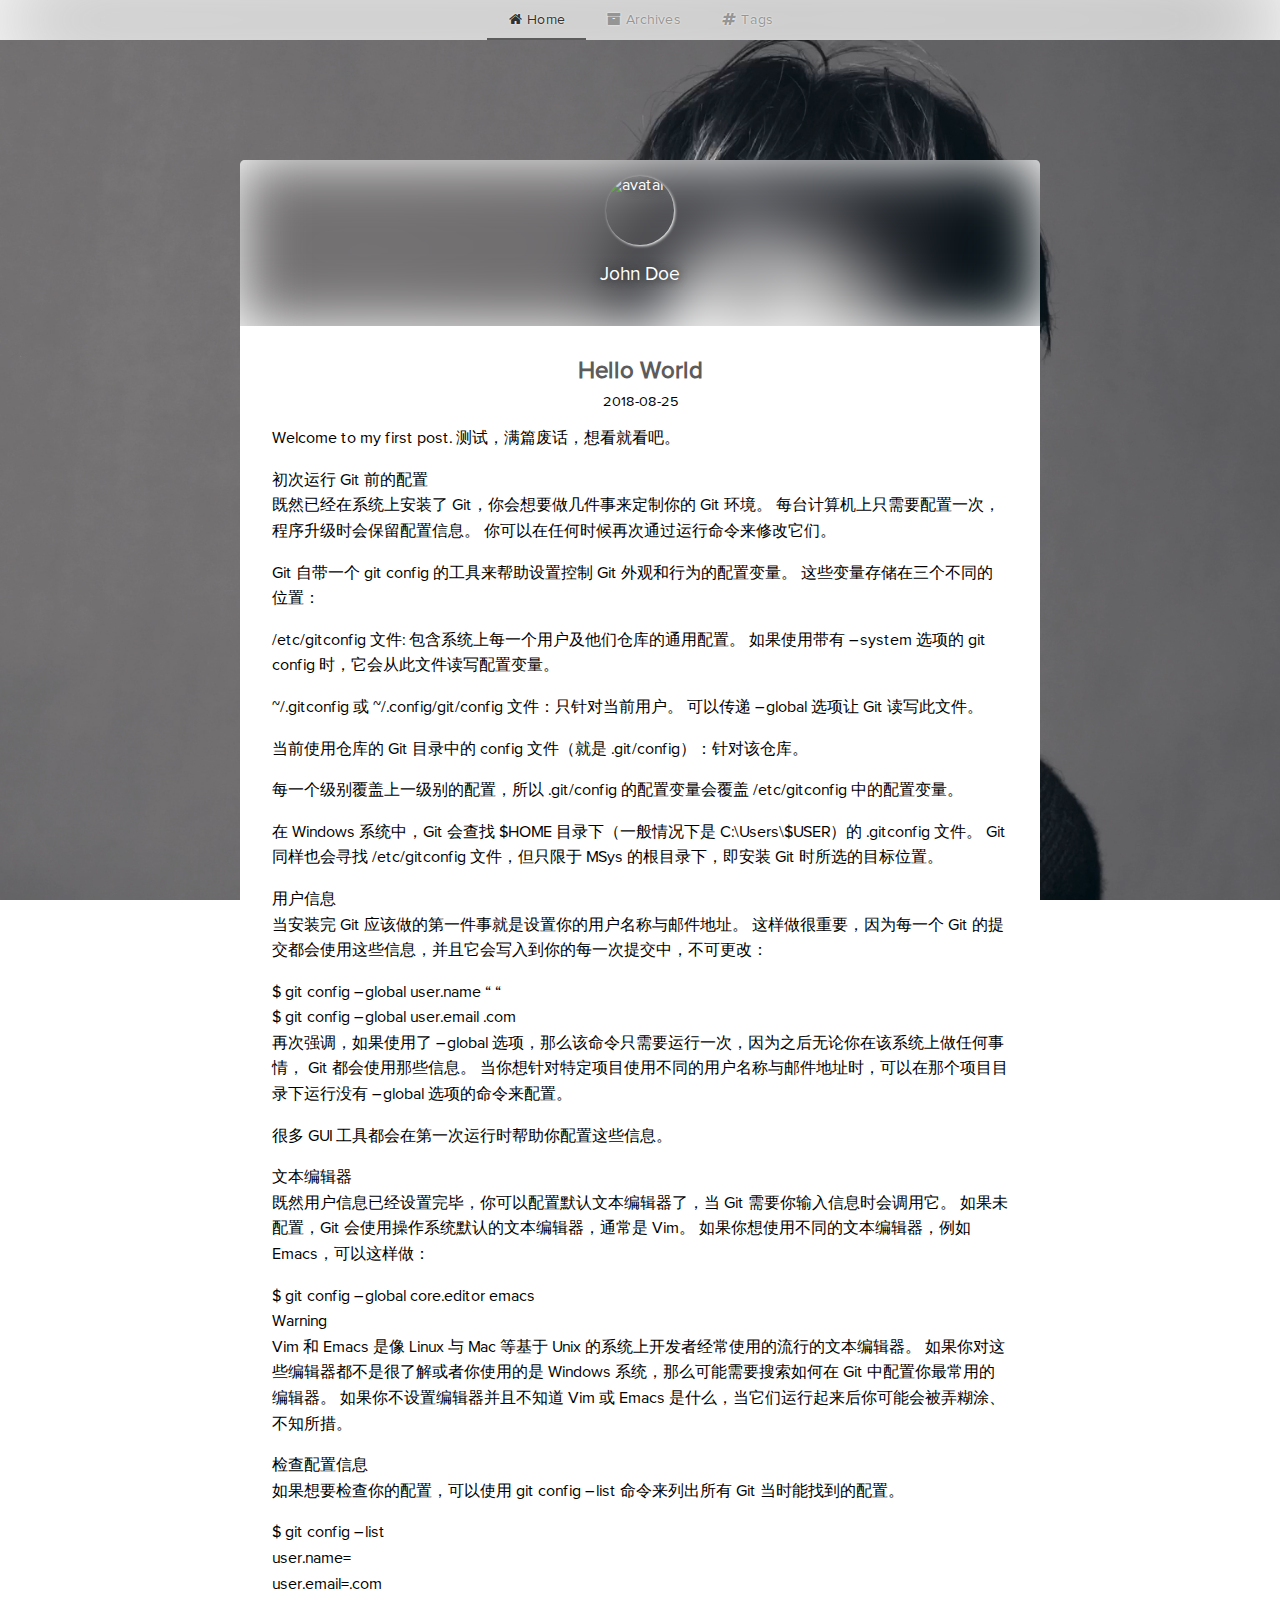
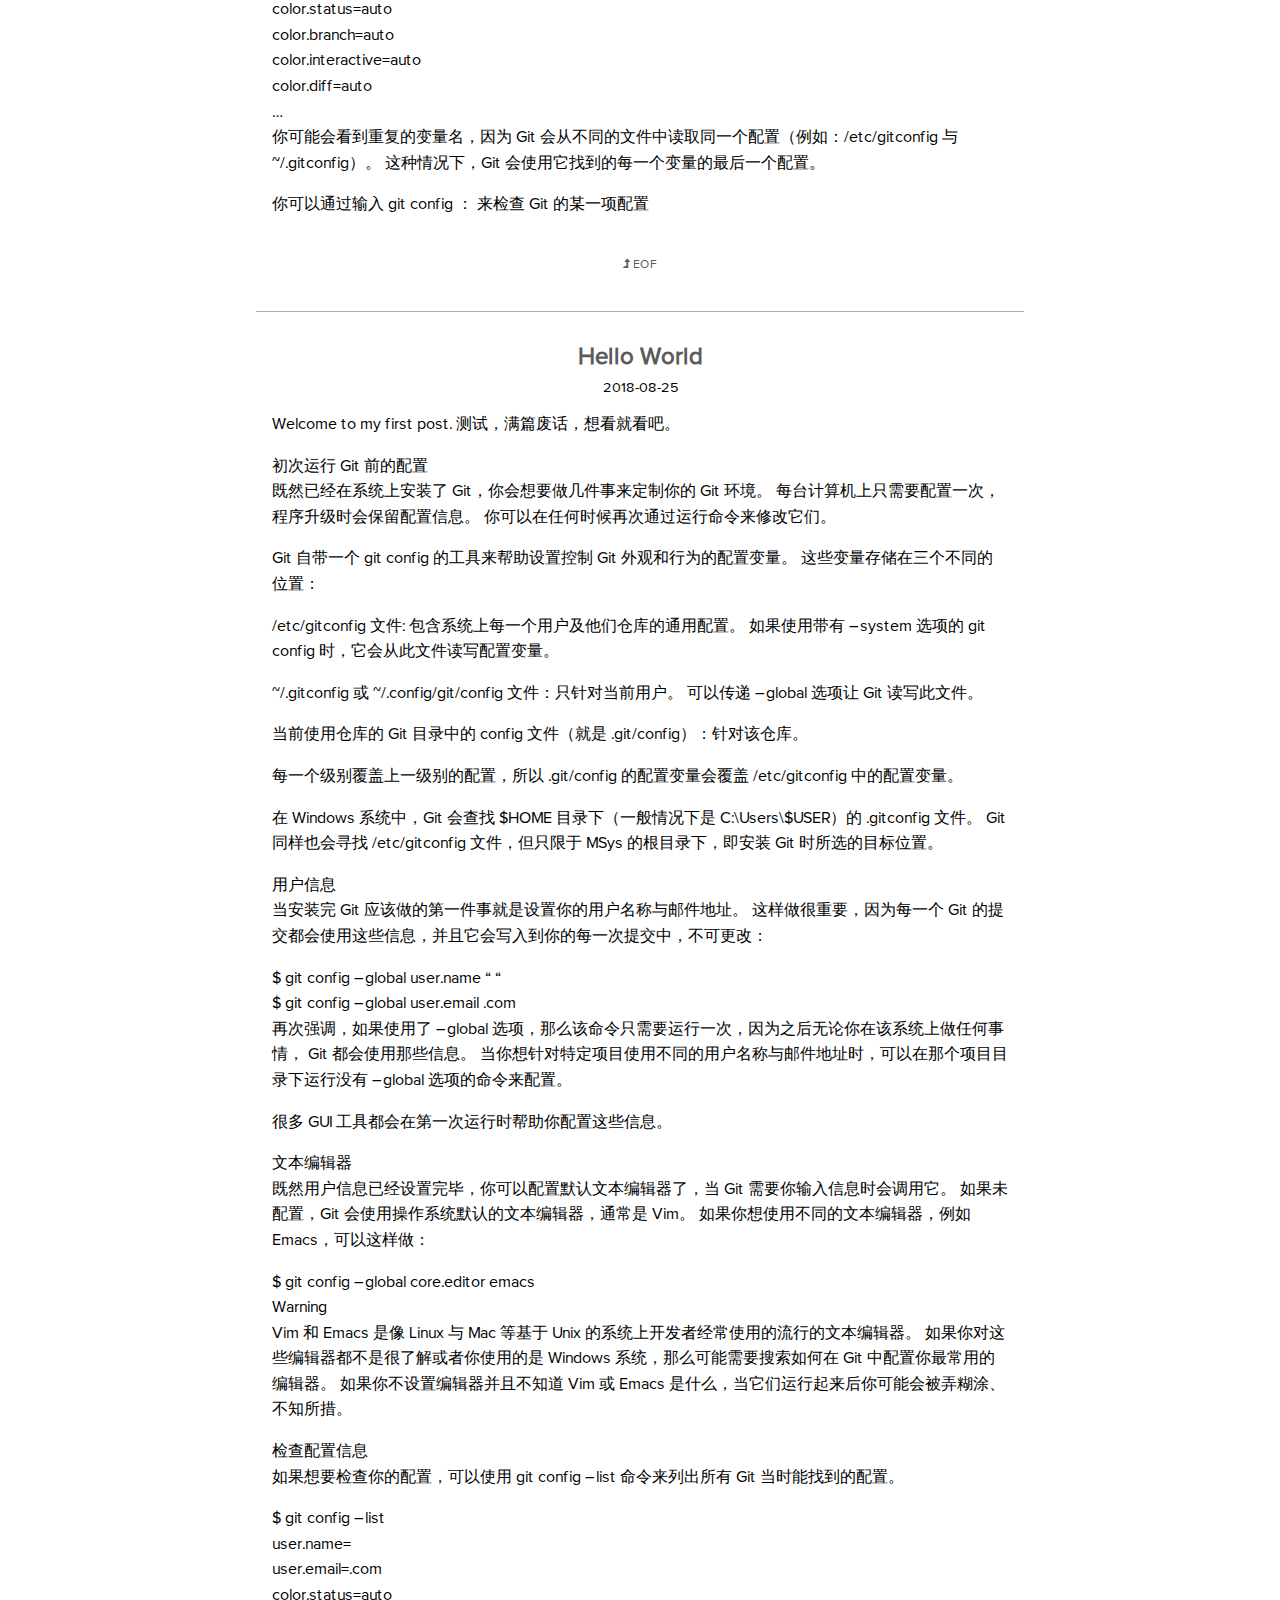
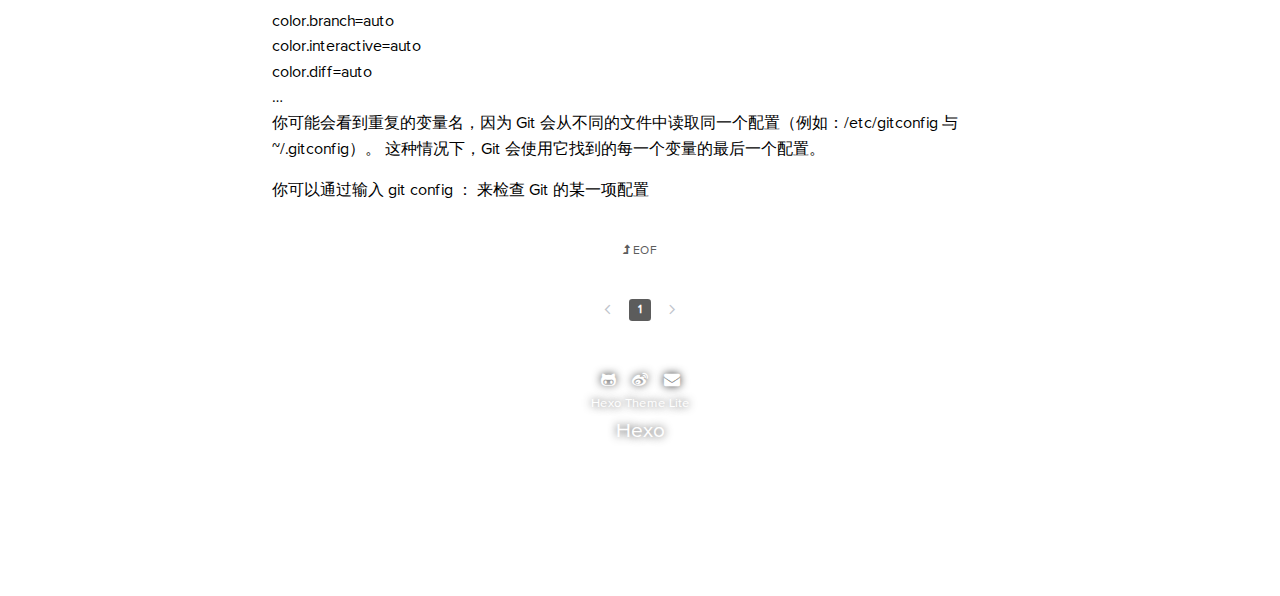
==== about/index.html @ 54b4a5de "Site updated: 2018-08-26 01:24:04" ====
<!doctype html><html lang=en><head><meta charset=UTF-8><meta name=viewport content="width=device-width,user-scalable=no,initial-scale=1,maximum-scale=1,minimum-scale=1"><meta http-equiv=X-UA-Compatible content="ie=edge"><link rel="shortcut icon" href=/static/favicon.ico><title>Hexo</title><link href=/static/css/app.c64eadfc8d3abfc9d85514dba4054813.css rel=stylesheet></head><body><div id=app></div><script type=text/javascript src=/static/js/manifest.992b63bf2abbf3194771.js></script><script type=text/javascript src=/static/js/vendor.e12dc8c9af1f7aa12436.js></script><script type=text/javascript src=/static/js/app.bc036f9167871d39aecf.js></script></body></html>
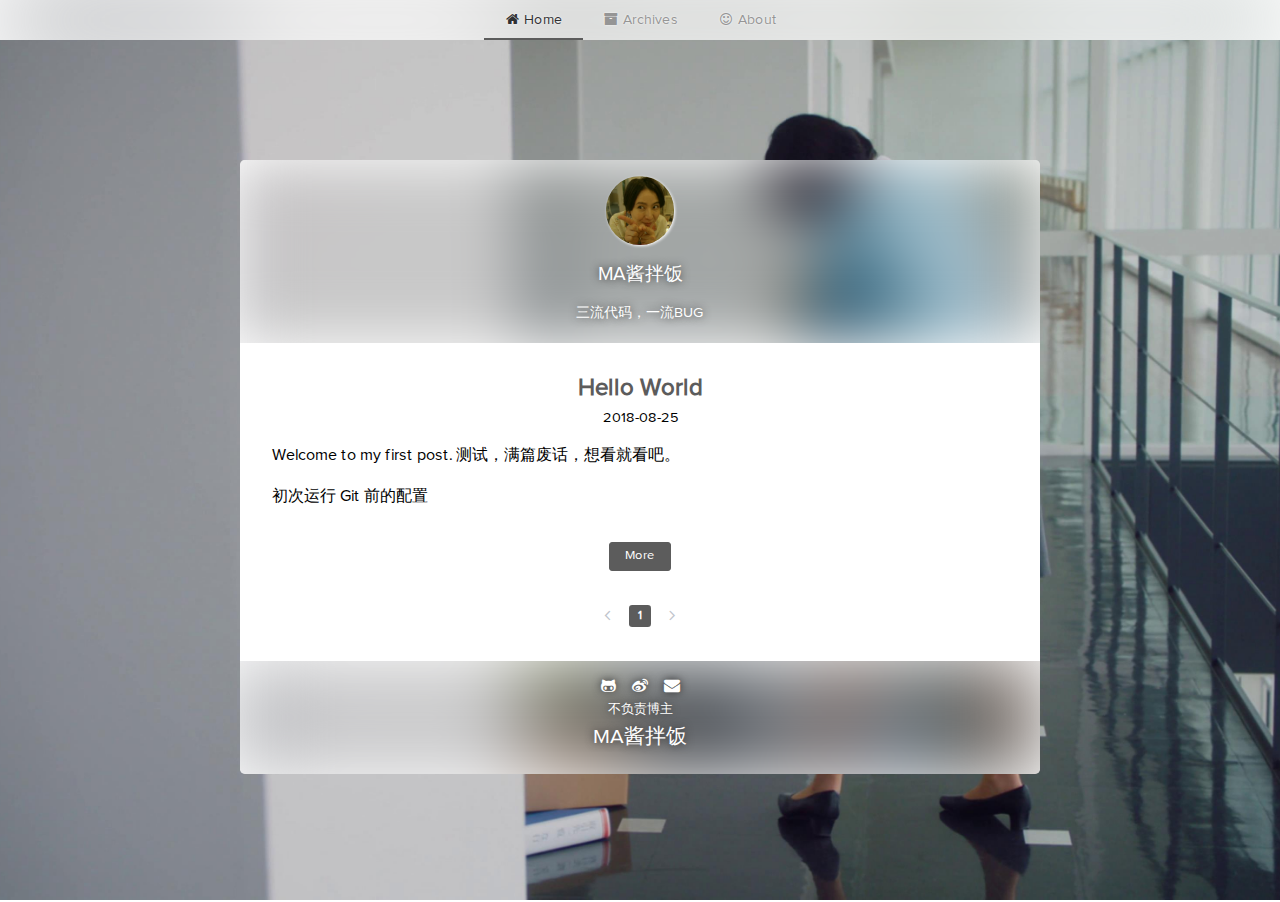
==== commit fc009c32: "Site updated: 2018-08-26 18:22:13" ====
--- a/about/index.html
+++ b/about/index.html
@@ -1 +1 @@
-<!doctype html><html lang=en><head><meta charset=UTF-8><meta name=viewport content="width=device-width,user-scalable=no,initial-scale=1,maximum-scale=1,minimum-scale=1"><meta http-equiv=X-UA-Compatible content="ie=edge"><link rel="shortcut icon" href=/static/favicon.ico><title>Hexo</title><link href=/static/css/app.c64eadfc8d3abfc9d85514dba4054813.css rel=stylesheet></head><body><div id=app></div><script type=text/javascript src=/static/js/manifest.992b63bf2abbf3194771.js></script><script type=text/javascript src=/static/js/vendor.e12dc8c9af1f7aa12436.js></script><script type=text/javascript src=/static/js/app.bc036f9167871d39aecf.js></script></body></html>+<!doctype html><html lang=en><head><meta charset=UTF-8><meta name=viewport content="width=device-width,user-scalable=no,initial-scale=1,maximum-scale=1,minimum-scale=1"><meta http-equiv=X-UA-Compatible content="ie=edge"><link rel="shortcut icon" href=/static/favicon.ico><title>MA酱拌饭</title><link href=/static/css/app.c64eadfc8d3abfc9d85514dba4054813.css rel=stylesheet></head><body><div id=app></div><script type=text/javascript src=/static/js/manifest.992b63bf2abbf3194771.js></script><script type=text/javascript src=/static/js/vendor.e12dc8c9af1f7aa12436.js></script><script type=text/javascript src=/static/js/app.bc036f9167871d39aecf.js></script></body></html>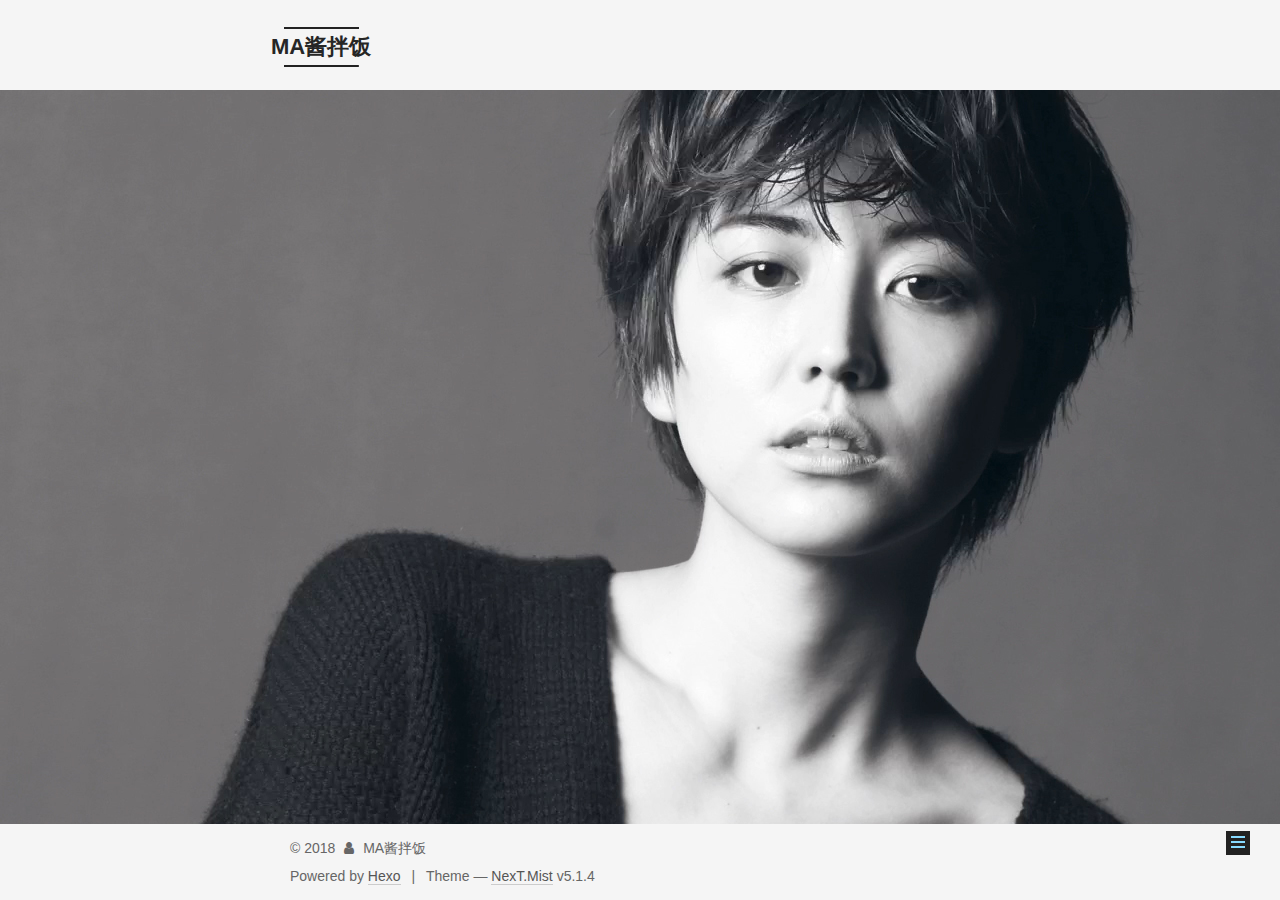
==== commit 130dcb99: "Site updated: 2018-08-26 22:28:32" ====
--- a/about/index.html
+++ b/about/index.html
@@ -1 +1,553 @@
-<!doctype html><html lang=en><head><meta charset=UTF-8><meta name=viewport content="width=device-width,user-scalable=no,initial-scale=1,maximum-scale=1,minimum-scale=1"><meta http-equiv=X-UA-Compatible content="ie=edge"><link rel="shortcut icon" href=/static/favicon.ico><title>MA酱拌饭</title><link href=/static/css/app.c64eadfc8d3abfc9d85514dba4054813.css rel=stylesheet></head><body><div id=app></div><script type=text/javascript src=/static/js/manifest.992b63bf2abbf3194771.js></script><script type=text/javascript src=/static/js/vendor.e12dc8c9af1f7aa12436.js></script><script type=text/javascript src=/static/js/app.bc036f9167871d39aecf.js></script></body></html>+<!DOCTYPE html>
+
+
+
+  
+
+
+<html class="theme-next mist use-motion" lang="">
+<head>
+  <meta charset="UTF-8"/>
+<meta http-equiv="X-UA-Compatible" content="IE=edge" />
+<meta name="viewport" content="width=device-width, initial-scale=1, maximum-scale=1"/>
+<meta name="theme-color" content="#222">
+
+
+
+
+
+
+
+
+
+<meta http-equiv="Cache-Control" content="no-transform" />
+<meta http-equiv="Cache-Control" content="no-siteapp" />
+
+
+
+
+
+
+
+
+
+
+
+
+
+
+
+
+  
+  
+  <link href="/lib/fancybox/source/jquery.fancybox.css?v=2.1.5" rel="stylesheet" type="text/css" />
+
+
+
+
+
+
+
+<link href="/lib/font-awesome/css/font-awesome.min.css?v=4.6.2" rel="stylesheet" type="text/css" />
+
+<link href="/css/main.css?v=5.1.4" rel="stylesheet" type="text/css" />
+
+
+  <link rel="apple-touch-icon" sizes="180x180" href="/images/apple-touch-icon-next.png?v=5.1.4">
+
+
+  <link rel="icon" type="image/png" sizes="32x32" href="/images/favicon-32x32-next.ico?v=5.1.4">
+
+
+  <link rel="icon" type="image/png" sizes="16x16" href="/images/favicon-16x16-next.ico?v=5.1.4">
+
+
+  <link rel="mask-icon" href="/images/logo.svg?v=5.1.4" color="#222">
+
+
+
+
+
+  <meta name="keywords" content="Hexo, NexT" />
+
+
+
+
+
+
+
+
+
+
+<meta name="description" content="四流前端，啥也不会；三流代码，复制粘贴；二流外设，砸锅卖铁；一流八哥，没人会改； 我    爱        长            泽                雅                    美">
+<meta property="og:type" content="website">
+<meta property="og:title" content="关于我">
+<meta property="og:url" content="http://yoursite.com/about/index.html">
+<meta property="og:site_name" content="MA酱拌饭">
+<meta property="og:description" content="四流前端，啥也不会；三流代码，复制粘贴；二流外设，砸锅卖铁；一流八哥，没人会改； 我    爱        长            泽                雅                    美">
+<meta property="og:locale" content="default">
+<meta property="og:updated_time" content="2018-08-26T14:27:54.988Z">
+<meta name="twitter:card" content="summary">
+<meta name="twitter:title" content="关于我">
+<meta name="twitter:description" content="四流前端，啥也不会；三流代码，复制粘贴；二流外设，砸锅卖铁；一流八哥，没人会改； 我    爱        长            泽                雅                    美">
+
+
+
+<script type="text/javascript" id="hexo.configurations">
+  var NexT = window.NexT || {};
+  var CONFIG = {
+    root: '/',
+    scheme: 'Mist',
+    version: '5.1.4',
+    sidebar: {"position":"left","display":"post","offset":12,"b2t":false,"scrollpercent":false,"onmobile":false},
+    fancybox: true,
+    tabs: true,
+    motion: {"enable":true,"async":false,"transition":{"post_block":"fadeIn","post_header":"slideDownIn","post_body":"slideDownIn","coll_header":"slideLeftIn","sidebar":"slideUpIn"}},
+    duoshuo: {
+      userId: '0',
+      author: 'Author'
+    },
+    algolia: {
+      applicationID: '',
+      apiKey: '',
+      indexName: '',
+      hits: {"per_page":10},
+      labels: {"input_placeholder":"Search for Posts","hits_empty":"We didn't find any results for the search: ${query}","hits_stats":"${hits} results found in ${time} ms"}
+    }
+  };
+</script>
+
+
+
+  <link rel="canonical" href="http://yoursite.com/about/"/>
+
+
+
+
+
+  <title>关于我 | MA酱拌饭</title>
+  
+
+
+
+
+
+
+
+
+</head>
+
+<body itemscope itemtype="http://schema.org/WebPage" lang="default">
+
+  
+  
+    
+  
+
+  <div class="container sidebar-position-left page-post-detail">
+    <div class="headband"></div>
+
+    <header id="header" class="header" itemscope itemtype="http://schema.org/WPHeader">
+      <div class="header-inner"><div class="site-brand-wrapper">
+  <div class="site-meta ">
+    
+
+    <div class="custom-logo-site-title">
+      <a href="/"  class="brand" rel="start">
+        <span class="logo-line-before"><i></i></span>
+        <span class="site-title">MA酱拌饭</span>
+        <span class="logo-line-after"><i></i></span>
+      </a>
+    </div>
+      
+        <p class="site-subtitle"></p>
+      
+  </div>
+
+  <div class="site-nav-toggle">
+    <button>
+      <span class="btn-bar"></span>
+      <span class="btn-bar"></span>
+      <span class="btn-bar"></span>
+    </button>
+  </div>
+</div>
+
+<nav class="site-nav">
+  
+
+  
+    <ul id="menu" class="menu">
+      
+        
+        <li class="menu-item menu-item-home">
+          <a href="/" rel="section">
+            
+              <i class="menu-item-icon fa fa-fw fa-home"></i> <br />
+            
+            Home
+          </a>
+        </li>
+      
+        
+        <li class="menu-item menu-item-about">
+          <a href="/about/" rel="section">
+            
+              <i class="menu-item-icon fa fa-fw fa-user"></i> <br />
+            
+            About
+          </a>
+        </li>
+      
+        
+        <li class="menu-item menu-item-archives">
+          <a href="/archives/" rel="section">
+            
+              <i class="menu-item-icon fa fa-fw fa-archive"></i> <br />
+            
+            Archives
+          </a>
+        </li>
+      
+
+      
+    </ul>
+  
+
+  
+</nav>
+
+
+
+ </div>
+    </header>
+
+    <main id="main" class="main">
+      <div class="main-inner">
+        <div class="content-wrap">
+          <div id="content" class="content">
+            
+
+  <div id="posts" class="posts-expand">
+    
+    
+    
+    <div class="post-block page">
+      <header class="post-header">
+
+	<h1 class="post-title" itemprop="name headline">关于我</h1>
+
+
+
+</header>
+
+      
+      
+      
+      <div class="post-body">
+        
+        
+          <p>四流前端，啥也不会；<br>三流代码，复制粘贴；<br>二流外设，砸锅卖铁；<br>一流八哥，没人会改；</p>
+<p>我<br>    爱<br>        长<br>            泽<br>                雅<br>                    美</p>
+
+        
+      </div>
+      
+      
+      
+    </div>
+    
+    
+    
+  </div>
+
+
+          </div>
+          
+
+
+          
+
+  
+
+
+
+        </div>
+        
+          
+  
+  <div class="sidebar-toggle">
+    <div class="sidebar-toggle-line-wrap">
+      <span class="sidebar-toggle-line sidebar-toggle-line-first"></span>
+      <span class="sidebar-toggle-line sidebar-toggle-line-middle"></span>
+      <span class="sidebar-toggle-line sidebar-toggle-line-last"></span>
+    </div>
+  </div>
+
+  <aside id="sidebar" class="sidebar">
+    
+    <div class="sidebar-inner">
+
+      
+
+      
+
+      <section class="site-overview-wrap sidebar-panel sidebar-panel-active">
+        <div class="site-overview">
+          <div class="site-author motion-element" itemprop="author" itemscope itemtype="http://schema.org/Person">
+            
+              <p class="site-author-name" itemprop="name">MA酱拌饭</p>
+              <p class="site-description motion-element" itemprop="description">三流代码，一流BUG</p>
+          </div>
+
+          <nav class="site-state motion-element">
+
+            
+              <div class="site-state-item site-state-posts">
+              
+                <a href="/archives/">
+              
+                  <span class="site-state-item-count">1</span>
+                  <span class="site-state-item-name">posts</span>
+                </a>
+              </div>
+            
+
+            
+
+            
+
+          </nav>
+
+          
+
+          
+            <div class="links-of-author motion-element">
+                
+                  <span class="links-of-author-item">
+                    <a href="https://github.com/sayitoDeng" target="_blank" title="GitHub">
+                      
+                        <i class="fa fa-fw fa-github"></i>GitHub</a>
+                  </span>
+                
+                  <span class="links-of-author-item">
+                    <a href="mailto:deng_baokang@hotmail.com" target="_blank" title="E-Mail">
+                      
+                        <i class="fa fa-fw fa-envelope"></i>E-Mail</a>
+                  </span>
+                
+            </div>
+          
+
+          
+          
+
+          
+          
+
+          
+
+        </div>
+      </section>
+
+      
+
+      
+
+    </div>
+  </aside>
+
+
+        
+      </div>
+    </main>
+
+    <footer id="footer" class="footer">
+      <div class="footer-inner">
+        <div class="copyright">&copy; <span itemprop="copyrightYear">2018</span>
+  <span class="with-love">
+    <i class="fa fa-user"></i>
+  </span>
+  <span class="author" itemprop="copyrightHolder">MA酱拌饭</span>
+
+  
+</div>
+
+
+  <div class="powered-by">Powered by <a class="theme-link" target="_blank" href="https://hexo.io">Hexo</a></div>
+
+
+
+  <span class="post-meta-divider">|</span>
+
+
+
+  <div class="theme-info">Theme &mdash; <a class="theme-link" target="_blank" href="https://github.com/iissnan/hexo-theme-next">NexT.Mist</a> v5.1.4</div>
+
+
+
+
+        
+
+
+
+
+
+
+
+        
+      </div>
+    </footer>
+
+    
+      <div class="back-to-top">
+        <i class="fa fa-arrow-up"></i>
+        
+      </div>
+    
+
+    
+
+  </div>
+
+  
+
+<script type="text/javascript">
+  if (Object.prototype.toString.call(window.Promise) !== '[object Function]') {
+    window.Promise = null;
+  }
+</script>
+
+
+
+
+
+
+
+
+
+  
+
+
+
+
+
+
+
+
+
+
+
+
+  
+  
+    <script type="text/javascript" src="/lib/jquery/index.js?v=2.1.3"></script>
+  
+
+  
+  
+    <script type="text/javascript" src="/lib/fastclick/lib/fastclick.min.js?v=1.0.6"></script>
+  
+
+  
+  
+    <script type="text/javascript" src="/lib/jquery_lazyload/jquery.lazyload.js?v=1.9.7"></script>
+  
+
+  
+  
+    <script type="text/javascript" src="/lib/velocity/velocity.min.js?v=1.2.1"></script>
+  
+
+  
+  
+    <script type="text/javascript" src="/lib/velocity/velocity.ui.min.js?v=1.2.1"></script>
+  
+
+  
+  
+    <script type="text/javascript" src="/lib/fancybox/source/jquery.fancybox.pack.js?v=2.1.5"></script>
+  
+
+
+  
+
+
+  <script type="text/javascript" src="/js/src/utils.js?v=5.1.4"></script>
+
+  <script type="text/javascript" src="/js/src/motion.js?v=5.1.4"></script>
+
+
+
+  
+  
+
+  
+  <script type="text/javascript" src="/js/src/scrollspy.js?v=5.1.4"></script>
+<script type="text/javascript" src="/js/src/post-details.js?v=5.1.4"></script>
+
+
+
+  
+
+
+  <script type="text/javascript" src="/js/src/bootstrap.js?v=5.1.4"></script>
+
+
+
+  
+
+
+  
+
+
+
+
+	
+
+
+
+
+
+  
+
+
+
+
+
+  
+
+
+
+
+
+
+
+
+
+
+
+
+  
+
+
+
+
+
+  
+
+  
+
+  
+
+  
+  
+
+  
+
+  
+
+  
+
+</body>
+</html>
--- a/css/main.css
+++ b/css/main.css
@@ -0,0 +1,2913 @@
+/* normalize.css v3.0.2 | MIT License | git.io/normalize */
+html {
+  font-family: sans-serif; /* 1 */
+  -ms-text-size-adjust: 100%; /* 2 */
+  -webkit-text-size-adjust: 100%; /* 2 */
+}
+body {
+  margin: 0;
+}
+article,
+aside,
+details,
+figcaption,
+figure,
+footer,
+header,
+hgroup,
+main,
+menu,
+nav,
+section,
+summary {
+  display: block;
+}
+audio,
+canvas,
+progress,
+video {
+  display: inline-block; /* 1 */
+  vertical-align: baseline; /* 2 */
+}
+audio:not([controls]) {
+  display: none;
+  height: 0;
+}
+[hidden],
+template {
+  display: none;
+}
+a {
+  background-color: transparent;
+}
+a:active,
+a:hover {
+  outline: 0;
+}
+abbr[title] {
+  border-bottom: 1px dotted;
+}
+b,
+strong {
+  font-weight: bold;
+}
+dfn {
+  font-style: italic;
+}
+h1 {
+  font-size: 2em;
+  margin: 0.67em 0;
+}
+mark {
+  background: #ff0;
+  color: #000;
+}
+small {
+  font-size: 80%;
+}
+sub,
+sup {
+  font-size: 75%;
+  line-height: 0;
+  position: relative;
+  vertical-align: baseline;
+}
+sup {
+  top: -0.5em;
+}
+sub {
+  bottom: -0.25em;
+}
+img {
+  border: 0;
+}
+svg:not(:root) {
+  overflow: hidden;
+}
+figure {
+  margin: 1em 40px;
+}
+hr {
+  -moz-box-sizing: content-box;
+  box-sizing: content-box;
+  height: 0;
+}
+pre {
+  overflow: auto;
+}
+code,
+kbd,
+pre,
+samp {
+  font-family: monospace, monospace;
+  font-size: 1em;
+}
+button,
+input,
+optgroup,
+select,
+textarea {
+  color: inherit; /* 1 */
+  font: inherit; /* 2 */
+  margin: 0; /* 3 */
+}
+button {
+  overflow: visible;
+}
+button,
+select {
+  text-transform: none;
+}
+button,
+html input[type="button"],
+input[type="reset"],
+input[type="submit"] {
+  -webkit-appearance: button; /* 2 */
+  cursor: pointer; /* 3 */
+}
+button[disabled],
+html input[disabled] {
+  cursor: default;
+}
+button::-moz-focus-inner,
+input::-moz-focus-inner {
+  border: 0;
+  padding: 0;
+}
+input {
+  line-height: normal;
+}
+input[type="checkbox"],
+input[type="radio"] {
+  box-sizing: border-box; /* 1 */
+  padding: 0; /* 2 */
+}
+input[type="number"]::-webkit-inner-spin-button,
+input[type="number"]::-webkit-outer-spin-button {
+  height: auto;
+}
+input[type="search"] {
+  -webkit-appearance: textfield; /* 1 */
+  -moz-box-sizing: content-box;
+  -webkit-box-sizing: content-box; /* 2 */
+  box-sizing: content-box;
+}
+input[type="search"]::-webkit-search-cancel-button,
+input[type="search"]::-webkit-search-decoration {
+  -webkit-appearance: none;
+}
+fieldset {
+  border: 1px solid #c0c0c0;
+  margin: 0 2px;
+  padding: 0.35em 0.625em 0.75em;
+}
+legend {
+  border: 0; /* 1 */
+  padding: 0; /* 2 */
+}
+textarea {
+  overflow: auto;
+}
+optgroup {
+  font-weight: bold;
+}
+table {
+  border-collapse: collapse;
+  border-spacing: 0;
+}
+td,
+th {
+  padding: 0;
+}
+::selection {
+  background: #262a30;
+  color: #fff;
+}
+body {
+  position: relative;
+  font-family: 'Lato', "PingFang SC", "Microsoft YaHei", sans-serif;
+  font-size: 14px;
+  line-height: 2;
+  color: #555;
+  background: #fff;
+}
+@media (max-width: 767px) {
+  body {
+    padding-right: 0 !important;
+  }
+}
+@media (min-width: 768px) and (max-width: 991px) {
+  body {
+    padding-right: 0 !important;
+  }
+}
+@media (min-width: 1600px) {
+  body {
+    font-size: 16px;
+  }
+}
+h1,
+h2,
+h3,
+h4,
+h5,
+h6 {
+  margin: 0;
+  padding: 0;
+  font-weight: bold;
+  line-height: 1.5;
+  font-family: 'Lato', "PingFang SC", "Microsoft YaHei", sans-serif;
+}
+h2,
+h3,
+h4,
+h5,
+h6 {
+  margin: 20px 0 15px;
+}
+h1 {
+  font-size: 24px;
+}
+@media (max-width: 767px) {
+  h1 {
+    font-size: 20px;
+  }
+}
+h2 {
+  font-size: 22px;
+}
+@media (max-width: 767px) {
+  h2 {
+    font-size: 18px;
+  }
+}
+h3 {
+  font-size: 20px;
+}
+@media (max-width: 767px) {
+  h3 {
+    font-size: 16px;
+  }
+}
+h4 {
+  font-size: 18px;
+}
+@media (max-width: 767px) {
+  h4 {
+    font-size: 14px;
+  }
+}
+h5 {
+  font-size: 16px;
+}
+@media (max-width: 767px) {
+  h5 {
+    font-size: 12px;
+  }
+}
+h6 {
+  font-size: 14px;
+}
+@media (max-width: 767px) {
+  h6 {
+    font-size: 10px;
+  }
+}
+p {
+  margin: 0 0 20px 0;
+}
+a {
+  color: #555;
+  text-decoration: none;
+  outline: none;
+  border-bottom: 1px solid #999;
+  word-wrap: break-word;
+}
+a:hover {
+  color: #222;
+  border-bottom-color: #222;
+}
+blockquote {
+  margin: 0;
+  padding: 0;
+}
+img {
+  display: block;
+  margin: auto;
+  max-width: 100%;
+  height: auto;
+}
+hr {
+  margin: 40px 0;
+  height: 3px;
+  border: none;
+  background-color: #ddd;
+  background-image: repeating-linear-gradient(-45deg, #fff, #fff 4px, transparent 4px, transparent 8px);
+}
+blockquote {
+  padding: 0 15px;
+  color: #666;
+  border-left: 4px solid #ddd;
+}
+blockquote cite::before {
+  content: "-";
+  padding: 0 5px;
+}
+dt {
+  font-weight: 700;
+}
+dd {
+  margin: 0;
+  padding: 0;
+}
+kbd {
+  border: 1px solid #ccc;
+  border-radius: 0.2em;
+  box-shadow: 0.1em 0.1em 0.2em rgba(0,0,0,0.1);
+  background-color: #f9f9f9;
+  font-family: inherit;
+  background-image: -webkit-linear-gradient(top, #eee, #fff, #eee);
+  padding: 0.1em 0.3em;
+  white-space: nowrap;
+}
+.text-left {
+  text-align: left;
+}
+.text-center {
+  text-align: center;
+}
+.text-right {
+  text-align: right;
+}
+.text-justify {
+  text-align: justify;
+}
+.text-nowrap {
+  white-space: nowrap;
+}
+.text-lowercase {
+  text-transform: lowercase;
+}
+.text-uppercase {
+  text-transform: uppercase;
+}
+.text-capitalize {
+  text-transform: capitalize;
+}
+.center-block {
+  display: block;
+  margin-left: auto;
+  margin-right: auto;
+}
+.clearfix:before,
+.clearfix:after {
+  content: " ";
+  display: table;
+}
+.clearfix:after {
+  clear: both;
+}
+.pullquote {
+  width: 45%;
+}
+.pullquote.left {
+  float: left;
+  margin-left: 5px;
+  margin-right: 10px;
+}
+.pullquote.right {
+  float: right;
+  margin-left: 10px;
+  margin-right: 5px;
+}
+.affix.affix.affix {
+  position: fixed;
+}
+.translation {
+  margin-top: -20px;
+  font-size: 14px;
+  color: #999;
+}
+.scrollbar-measure {
+  width: 100px;
+  height: 100px;
+  overflow: scroll;
+  position: absolute;
+  top: -9999px;
+}
+.use-motion .motion-element {
+  opacity: 0;
+}
+table {
+  margin: 20px 0;
+  width: 100%;
+  border-collapse: collapse;
+  border-spacing: 0;
+  border: 1px solid #ddd;
+  font-size: 14px;
+  table-layout: fixed;
+  word-wrap: break-all;
+}
+table>tbody>tr:nth-of-type(odd) {
+  background-color: #f9f9f9;
+}
+table>tbody>tr:hover {
+  background-color: #f5f5f5;
+}
+caption,
+th,
+td {
+  padding: 8px;
+  text-align: left;
+  vertical-align: middle;
+  font-weight: normal;
+}
+th,
+td {
+  border-bottom: 3px solid #ddd;
+  border-right: 1px solid #eee;
+}
+th {
+  padding-bottom: 10px;
+  font-weight: 700;
+}
+td {
+  border-bottom-width: 1px;
+}
+html,
+body {
+  height: 100%;
+}
+.container {
+  position: relative;
+  min-height: 100%;
+}
+.header-inner {
+  margin: 0 auto;
+  padding: 100px 0 70px;
+  width: 700px;
+}
+@media (min-width: 1600px) {
+  .container .header-inner {
+    width: 900px;
+  }
+}
+.main {
+  padding-bottom: 150px;
+}
+.main-inner {
+  margin: 0 auto;
+  width: 700px;
+}
+@media (min-width: 1600px) {
+  .container .main-inner {
+    width: 900px;
+  }
+}
+.footer {
+  position: absolute;
+  left: 0;
+  bottom: 0;
+  width: 100%;
+  min-height: 50px;
+}
+.footer-inner {
+  box-sizing: border-box;
+  margin: 20px auto;
+  width: 700px;
+}
+@media (min-width: 1600px) {
+  .container .footer-inner {
+    width: 900px;
+  }
+}
+pre,
+.highlight {
+  overflow: auto;
+  margin: 20px 0;
+  padding: 0;
+  font-size: 13px;
+  color: #4d4d4c;
+  background: #f7f7f7;
+  line-height: 1.6;
+}
+pre,
+code {
+  font-family: consolas, Menlo, "PingFang SC", "Microsoft YaHei", monospace;
+}
+code {
+  padding: 2px 4px;
+  word-wrap: break-word;
+  color: #555;
+  background: #eee;
+  border-radius: 3px;
+  font-size: 13px;
+}
+pre {
+  padding: 10px;
+}
+pre code {
+  padding: 0;
+  color: #4d4d4c;
+  background: none;
+  text-shadow: none;
+}
+.highlight {
+  border-radius: 1px;
+}
+.highlight pre {
+  border: none;
+  margin: 0;
+  padding: 10px 0;
+}
+.highlight table {
+  margin: 0;
+  width: auto;
+  border: none;
+}
+.highlight td {
+  border: none;
+  padding: 0;
+}
+.highlight figcaption {
+  font-size: 1em;
+  color: #4d4d4c;
+  line-height: 1em;
+  margin-bottom: 1em;
+}
+.highlight figcaption:before,
+.highlight figcaption:after {
+  content: " ";
+  display: table;
+}
+.highlight figcaption:after {
+  clear: both;
+}
+.highlight figcaption a {
+  float: right;
+  color: #4d4d4c;
+}
+.highlight figcaption a:hover {
+  border-bottom-color: #4d4d4c;
+}
+.highlight .gutter pre {
+  padding-left: 10px;
+  padding-right: 10px;
+  color: #869194;
+  text-align: right;
+  background-color: #eff2f3;
+}
+.highlight .code pre {
+  width: 100%;
+  padding-left: 10px;
+  padding-right: 10px;
+  background-color: #f7f7f7;
+}
+.highlight .line {
+  height: 20px;
+}
+.gutter {
+  -webkit-user-select: none;
+  -moz-user-select: none;
+  -ms-user-select: none;
+  user-select: none;
+}
+.gist table {
+  width: auto;
+}
+.gist table td {
+  border: none;
+}
+pre .deletion {
+  background: #fdd;
+}
+pre .addition {
+  background: #dfd;
+}
+pre .meta {
+  color: #8959a8;
+}
+pre .comment {
+  color: #8e908c;
+}
+pre .variable,
+pre .attribute,
+pre .tag,
+pre .regexp,
+pre .ruby .constant,
+pre .xml .tag .title,
+pre .xml .pi,
+pre .xml .doctype,
+pre .html .doctype,
+pre .css .id,
+pre .css .class,
+pre .css .pseudo {
+  color: #c82829;
+}
+pre .number,
+pre .preprocessor,
+pre .built_in,
+pre .literal,
+pre .params,
+pre .constant,
+pre .command {
+  color: #f5871f;
+}
+pre .ruby .class .title,
+pre .css .rules .attribute,
+pre .string,
+pre .value,
+pre .inheritance,
+pre .header,
+pre .ruby .symbol,
+pre .xml .cdata,
+pre .special,
+pre .number,
+pre .formula {
+  color: #718c00;
+}
+pre .title,
+pre .css .hexcolor {
+  color: #3e999f;
+}
+pre .function,
+pre .python .decorator,
+pre .python .title,
+pre .ruby .function .title,
+pre .ruby .title .keyword,
+pre .perl .sub,
+pre .javascript .title,
+pre .coffeescript .title {
+  color: #4271ae;
+}
+pre .keyword,
+pre .javascript .function {
+  color: #8959a8;
+}
+.full-image.full-image.full-image.full-image {
+  border: none;
+  max-width: 100%;
+  width: auto;
+  margin: 20px auto 25px;
+}
+@media (min-width: 992px) {
+  .full-image.full-image.full-image.full-image {
+    max-width: none;
+    width: 110%;
+    margin: 25px -5%;
+  }
+}
+.blockquote-center,
+.page-home .post-type-quote blockquote,
+.page-post-detail .post-type-quote blockquote {
+  position: relative;
+  margin: 40px 0;
+  padding: 0;
+  border-left: none;
+  text-align: center;
+}
+.blockquote-center::before,
+.page-home .post-type-quote blockquote::before,
+.page-post-detail .post-type-quote blockquote::before,
+.blockquote-center::after,
+.page-home .post-type-quote blockquote::after,
+.page-post-detail .post-type-quote blockquote::after {
+  position: absolute;
+  content: ' ';
+  display: block;
+  width: 100%;
+  height: 24px;
+  opacity: 0.2;
+  background-repeat: no-repeat;
+  background-position: 0 -6px;
+  background-size: 22px 22px;
+}
+.blockquote-center::before,
+.page-home .post-type-quote blockquote::before,
+.page-post-detail .post-type-quote blockquote::before {
+  top: -20px;
+  background-image: url("../images/quote-l.svg");
+  border-top: 1px solid #ccc;
+}
+.blockquote-center::after,
+.page-home .post-type-quote blockquote::after,
+.page-post-detail .post-type-quote blockquote::after {
+  bottom: -20px;
+  background-image: url("../images/quote-r.svg");
+  border-bottom: 1px solid #ccc;
+  background-position: 100% 8px;
+}
+.blockquote-center p,
+.page-home .post-type-quote blockquote p,
+.page-post-detail .post-type-quote blockquote p,
+.blockquote-center div,
+.page-home .post-type-quote blockquote div,
+.page-post-detail .post-type-quote blockquote div {
+  text-align: center;
+}
+.post .post-body .group-picture img {
+  box-sizing: border-box;
+  padding: 0 3px;
+  border: none;
+}
+.post .group-picture-row {
+  overflow: hidden;
+  margin-top: 6px;
+}
+.post .group-picture-row:first-child {
+  margin-top: 0;
+}
+.post .group-picture-column {
+  float: left;
+}
+.page-post-detail .post-body .group-picture-column {
+  float: none;
+  margin-top: 10px;
+  width: auto !important;
+}
+.page-post-detail .post-body .group-picture-column img {
+  margin: 0 auto;
+}
+.page-archive .group-picture-container {
+  overflow: hidden;
+}
+.page-archive .group-picture-row {
+  float: left;
+}
+.page-archive .group-picture-row:first-child {
+  margin-top: 6px;
+}
+.page-archive .group-picture-column {
+  max-width: 150px;
+  max-height: 150px;
+}
+.post-body .note {
+  position: relative;
+  padding: 15px;
+  margin-bottom: 20px;
+  border: 1px solid #eee;
+  border-left-width: 5px;
+  border-radius: 3px;
+}
+.post-body .note h2,
+.post-body .note h3,
+.post-body .note h4,
+.post-body .note h5,
+.post-body .note h6 {
+  margin-top: 0;
+  margin-bottom: 0;
+  border-bottom: initial;
+  padding-top: 0 !important;
+}
+.post-body .note p:first-child,
+.post-body .note ul:first-child,
+.post-body .note ol:first-child,
+.post-body .note table:first-child,
+.post-body .note pre:first-child,
+.post-body .note blockquote:first-child {
+  margin-top: 0;
+}
+.post-body .note p:last-child,
+.post-body .note ul:last-child,
+.post-body .note ol:last-child,
+.post-body .note table:last-child,
+.post-body .note pre:last-child,
+.post-body .note blockquote:last-child {
+  margin-bottom: 0;
+}
+.post-body .note.default {
+  border-left-color: #777;
+}
+.post-body .note.default h2,
+.post-body .note.default h3,
+.post-body .note.default h4,
+.post-body .note.default h5,
+.post-body .note.default h6 {
+  color: #777;
+}
+.post-body .note.primary {
+  border-left-color: #6f42c1;
+}
+.post-body .note.primary h2,
+.post-body .note.primary h3,
+.post-body .note.primary h4,
+.post-body .note.primary h5,
+.post-body .note.primary h6 {
+  color: #6f42c1;
+}
+.post-body .note.info {
+  border-left-color: #428bca;
+}
+.post-body .note.info h2,
+.post-body .note.info h3,
+.post-body .note.info h4,
+.post-body .note.info h5,
+.post-body .note.info h6 {
+  color: #428bca;
+}
+.post-body .note.success {
+  border-left-color: #5cb85c;
+}
+.post-body .note.success h2,
+.post-body .note.success h3,
+.post-body .note.success h4,
+.post-body .note.success h5,
+.post-body .note.success h6 {
+  color: #5cb85c;
+}
+.post-body .note.warning {
+  border-left-color: #f0ad4e;
+}
+.post-body .note.warning h2,
+.post-body .note.warning h3,
+.post-body .note.warning h4,
+.post-body .note.warning h5,
+.post-body .note.warning h6 {
+  color: #f0ad4e;
+}
+.post-body .note.danger {
+  border-left-color: #d9534f;
+}
+.post-body .note.danger h2,
+.post-body .note.danger h3,
+.post-body .note.danger h4,
+.post-body .note.danger h5,
+.post-body .note.danger h6 {
+  color: #d9534f;
+}
+.post-body .label {
+  display: inline;
+  padding: 0 2px;
+  white-space: nowrap;
+}
+.post-body .label.default {
+  background-color: #f0f0f0;
+}
+.post-body .label.primary {
+  background-color: #efe6f7;
+}
+.post-body .label.info {
+  background-color: #e5f2f8;
+}
+.post-body .label.success {
+  background-color: #e7f4e9;
+}
+.post-body .label.warning {
+  background-color: #fcf6e1;
+}
+.post-body .label.danger {
+  background-color: #fae8eb;
+}
+.post-body .tabs {
+  position: relative;
+  display: block;
+  margin-bottom: 20px;
+  padding-top: 10px;
+}
+.post-body .tabs ul.nav-tabs {
+  margin: 0;
+  padding: 0;
+  display: flex;
+  margin-bottom: -1px;
+}
+@media (max-width: 413px) {
+  .post-body .tabs ul.nav-tabs {
+    display: block;
+    margin-bottom: 5px;
+  }
+}
+.post-body .tabs ul.nav-tabs li.tab {
+  list-style-type: none !important;
+  margin: 0 0.25em 0 0;
+  border-top: 3px solid transparent;
+  border-left: 1px solid transparent;
+  border-right: 1px solid transparent;
+}
+@media (max-width: 413px) {
+  .post-body .tabs ul.nav-tabs li.tab {
+    margin: initial;
+    border-top: 1px solid transparent;
+    border-left: 3px solid transparent;
+    border-right: 1px solid transparent;
+    border-bottom: 1px solid transparent;
+  }
+}
+.post-body .tabs ul.nav-tabs li.tab a {
+  outline: 0;
+  border-bottom: initial;
+  display: block;
+  line-height: 1.8em;
+  padding: 0.25em 0.75em;
+  transition-duration: 0.2s;
+  transition-timing-function: ease-out;
+  transition-delay: 0s;
+}
+.post-body .tabs ul.nav-tabs li.tab a i {
+  width: 1.285714285714286em;
+}
+.post-body .tabs ul.nav-tabs li.tab.active {
+  border-top: 3px solid #fc6423;
+  border-left: 1px solid #ddd;
+  border-right: 1px solid #ddd;
+  background-color: #fff;
+}
+@media (max-width: 413px) {
+  .post-body .tabs ul.nav-tabs li.tab.active {
+    border-top: 1px solid #ddd;
+    border-left: 3px solid #fc6423;
+    border-right: 1px solid #ddd;
+    border-bottom: 1px solid #ddd;
+  }
+}
+.post-body .tabs ul.nav-tabs li.tab.active a {
+  cursor: default;
+  color: #555;
+}
+.post-body .tabs .tab-content {
+  background-color: #fff;
+}
+.post-body .tabs .tab-content .tab-pane {
+  border: 1px solid #ddd;
+  padding: 20px 20px 0 20px;
+}
+.post-body .tabs .tab-content .tab-pane:not(.active) {
+  display: none !important;
+}
+.post-body .tabs .tab-content .tab-pane.active {
+  display: block !important;
+}
+.btn {
+  display: inline-block;
+  padding: 0 20px;
+  font-size: 14px;
+  color: #555;
+  background: transparent;
+  border: 2px solid #222;
+  text-decoration: none;
+  border-radius: 0;
+  transition-property: background-color;
+  transition-duration: 0.2s;
+  transition-timing-function: ease-in-out;
+  transition-delay: 0s;
+  line-height: 2;
+}
+.btn:hover {
+  border-color: #222;
+  color: #222;
+  background: #fff;
+}
+.btn +.btn {
+  margin: 0 0 8px 8px;
+}
+.btn .fa-fw {
+  width: 1.285714285714286em;
+  text-align: left;
+}
+.btn-bar {
+  display: block;
+  width: 22px;
+  height: 2px;
+  background: #555;
+  border-radius: 1px;
+}
+.btn-bar+.btn-bar {
+  margin-top: 4px;
+}
+.pagination {
+  margin: 120px 0 40px;
+  text-align: center;
+  border-top: 1px solid #eee;
+}
+.page-number-basic,
+.pagination .prev,
+.pagination .next,
+.pagination .page-number,
+.pagination .space {
+  display: inline-block;
+  position: relative;
+  top: -1px;
+  margin: 0 10px;
+  padding: 0 11px;
+}
+@media (max-width: 767px) {
+  .page-number-basic,
+  .pagination .prev,
+  .pagination .next,
+  .pagination .page-number,
+  .pagination .space {
+    margin: 0 5px;
+  }
+}
+.pagination .prev,
+.pagination .next,
+.pagination .page-number {
+  border-bottom: 0;
+  border-top: 1px solid #eee;
+  transition-property: border-color;
+  transition-duration: 0.2s;
+  transition-timing-function: ease-in-out;
+  transition-delay: 0s;
+}
+.pagination .prev:hover,
+.pagination .next:hover,
+.pagination .page-number:hover {
+  border-top-color: #222;
+}
+.pagination .space {
+  padding: 0;
+  margin: 0;
+}
+.pagination .prev {
+  margin-left: 0;
+}
+.pagination .next {
+  margin-right: 0;
+}
+.pagination .page-number.current {
+  color: #fff;
+  background: #ccc;
+  border-top-color: #ccc;
+}
+@media (max-width: 767px) {
+  .pagination {
+    border-top: none;
+  }
+  .pagination .prev,
+  .pagination .next,
+  .pagination .page-number {
+    margin-bottom: 10px;
+    border-top: 0;
+    border-bottom: 1px solid #eee;
+    padding: 0 10px;
+  }
+  .pagination .prev:hover,
+  .pagination .next:hover,
+  .pagination .page-number:hover {
+    border-bottom-color: #222;
+  }
+}
+.comments {
+  margin: 60px 20px 0;
+}
+.tag-cloud {
+  text-align: center;
+}
+.tag-cloud a {
+  display: inline-block;
+  margin: 10px;
+}
+.back-to-top {
+  box-sizing: border-box;
+  position: fixed;
+  bottom: -100px;
+  right: 30px;
+  z-index: 1050;
+  padding: 0 6px;
+  width: 24px;
+  background: #222;
+  font-size: 12px;
+  opacity: 1;
+  color: #fff;
+  cursor: pointer;
+  text-align: center;
+  -webkit-transform: translateZ(0);
+  transition-property: bottom;
+  transition-duration: 0.2s;
+  transition-timing-function: ease-in-out;
+  transition-delay: 0s;
+}
+@media (min-width: 768px) and (max-width: 991px) {
+  .back-to-top {
+    display: none !important;
+  }
+}
+@media (max-width: 767px) {
+  .back-to-top {
+    display: none !important;
+  }
+}
+.back-to-top.back-to-top-on {
+  bottom: 19px;
+}
+.header {
+  background: transparent;
+}
+.header-inner {
+  position: relative;
+}
+.headband {
+  height: 3px;
+  background: #222;
+}
+.site-meta {
+  margin: 0;
+  text-align: left;
+}
+@media (max-width: 767px) {
+  .site-meta {
+    text-align: center;
+  }
+}
+.brand {
+  position: relative;
+  display: inline-block;
+  padding: 0 40px;
+  color: #222;
+  background: #222;
+  border-bottom: none;
+}
+.brand:hover {
+  color: #222;
+}
+.logo {
+  display: inline-block;
+  margin-right: 5px;
+  line-height: 36px;
+  vertical-align: top;
+}
+.site-title {
+  display: inline-block;
+  vertical-align: top;
+  line-height: 36px;
+  font-size: 20px;
+  font-weight: normal;
+  font-family: 'Lato', "PingFang SC", "Microsoft YaHei", sans-serif;
+}
+.site-subtitle {
+  margin-top: 10px;
+  font-size: 13px;
+  color: #999;
+}
+.use-motion .brand {
+  opacity: 0;
+}
+.use-motion .logo,
+.use-motion .site-title,
+.use-motion .site-subtitle {
+  opacity: 0;
+  position: relative;
+  top: -10px;
+}
+.site-nav-toggle {
+  display: none;
+  position: absolute;
+  top: 10px;
+  left: 10px;
+}
+@media (max-width: 767px) {
+  .site-nav-toggle {
+    display: block;
+  }
+}
+.site-nav-toggle button {
+  margin-top: 2px;
+  padding: 9px 10px;
+  background: transparent;
+  border: none;
+}
+@media (max-width: 767px) {
+  .site-nav {
+    display: none;
+    margin: 0 -10px;
+    padding: 0 10px;
+    clear: both;
+    border-top: 1px solid #ddd;
+  }
+}
+@media (min-width: 768px) and (max-width: 991px) {
+  .site-nav {
+    display: block !important;
+  }
+}
+@media (min-width: 992px) {
+  .site-nav {
+    display: block !important;
+  }
+}
+.menu {
+  margin-top: 20px;
+  padding-left: 0;
+  text-align: center;
+}
+.menu .menu-item {
+  display: inline-block;
+  margin: 0 10px;
+  list-style: none;
+}
+@media screen and (max-width: 767px) {
+  .menu .menu-item {
+    margin-top: 10px;
+  }
+}
+.menu .menu-item a {
+  display: block;
+  font-size: 13px;
+  line-height: inherit;
+  border-bottom: 1px solid transparent;
+  transition-property: border-color;
+  transition-duration: 0.2s;
+  transition-timing-function: ease-in-out;
+  transition-delay: 0s;
+}
+.menu .menu-item a:hover {
+  border-bottom-color: #222;
+}
+.menu .menu-item .fa {
+  margin-right: 5px;
+}
+.use-motion .menu-item {
+  opacity: 0;
+}
+.post-body {
+  font-family: 'Lato', "PingFang SC", "Microsoft YaHei", sans-serif;
+}
+@media (max-width: 767px) {
+  .post-body {
+    word-break: break-word;
+  }
+}
+.post-body .fancybox img {
+  display: block !important;
+  margin: 0 auto;
+  cursor: pointer;
+  cursor: zoom-in;
+  cursor: -webkit-zoom-in;
+}
+.post-body .image-caption,
+.post-body .figure .caption {
+  margin: -20px auto 15px;
+  text-align: center;
+  font-size: 14px;
+  color: #999;
+  font-weight: bold;
+  line-height: 1;
+}
+.post-sticky-flag {
+  display: inline-block;
+  font-size: 16px;
+  -ms-transform: rotate(30deg);
+  -webkit-transform: rotate(30deg);
+  -moz-transform: rotate(30deg);
+  -ms-transform: rotate(30deg);
+  -o-transform: rotate(30deg);
+  transform: rotate(30deg);
+}
+.use-motion .post-block,
+.use-motion .pagination,
+.use-motion .comments {
+  opacity: 0;
+}
+.use-motion .post-header {
+  opacity: 0;
+}
+.use-motion .post-body {
+  opacity: 0;
+}
+.use-motion .collection-title {
+  opacity: 0;
+}
+.posts-expand {
+  padding-top: 40px;
+}
+@media (max-width: 767px) {
+  .posts-expand {
+    margin: 0 20px;
+  }
+  .post-body pre .gutter pre {
+    padding-right: 10px;
+  }
+  .post-body .highlight {
+    margin-left: 0px;
+    margin-right: 0px;
+    padding: 0;
+  }
+  .post-body .highlight .gutter pre {
+    padding-right: 10px;
+  }
+}
+@media (min-width: 992px) {
+  .posts-expand .post-body {
+    text-align: justify;
+  }
+}
+.posts-expand .post-body h2,
+.posts-expand .post-body h3,
+.posts-expand .post-body h4,
+.posts-expand .post-body h5,
+.posts-expand .post-body h6 {
+  padding-top: 10px;
+}
+.posts-expand .post-body h2 .header-anchor,
+.posts-expand .post-body h3 .header-anchor,
+.posts-expand .post-body h4 .header-anchor,
+.posts-expand .post-body h5 .header-anchor,
+.posts-expand .post-body h6 .header-anchor {
+  float: right;
+  margin-left: 10px;
+  color: #ccc;
+  border-bottom-style: none;
+  visibility: hidden;
+}
+.posts-expand .post-body h2 .header-anchor:hover,
+.posts-expand .post-body h3 .header-anchor:hover,
+.posts-expand .post-body h4 .header-anchor:hover,
+.posts-expand .post-body h5 .header-anchor:hover,
+.posts-expand .post-body h6 .header-anchor:hover {
+  color: inherit;
+}
+.posts-expand .post-body h2:hover .header-anchor,
+.posts-expand .post-body h3:hover .header-anchor,
+.posts-expand .post-body h4:hover .header-anchor,
+.posts-expand .post-body h5:hover .header-anchor,
+.posts-expand .post-body h6:hover .header-anchor {
+  visibility: visible;
+}
+.posts-expand .post-body ul li {
+  list-style: circle;
+}
+.posts-expand .post-body img {
+  box-sizing: border-box;
+  margin: auto;
+  padding: 3px;
+  border: 1px solid #ddd;
+}
+.posts-expand .post-body .fancybox img {
+  margin: 0 auto 25px;
+}
+@media (max-width: 767px) {
+  .posts-collapse {
+    margin: 0 20px;
+  }
+  .posts-collapse .post-title,
+  .posts-collapse .post-meta {
+    display: block;
+    width: auto;
+    text-align: left;
+  }
+}
+.posts-collapse {
+  position: relative;
+  z-index: 1010;
+  margin-left: 0;
+}
+.posts-collapse::after {
+  content: " ";
+  position: absolute;
+  top: 20px;
+  left: 0;
+  margin-left: -2px;
+  width: 4px;
+  height: 100%;
+  background: #f5f5f5;
+  z-index: -1;
+}
+@media (max-width: 767px) {
+  .posts-collapse {
+    margin: 0 20px;
+  }
+}
+.posts-collapse .collection-title {
+  position: relative;
+  margin: 60px 0;
+}
+.posts-collapse .collection-title h1,
+.posts-collapse .collection-title h2 {
+  margin-left: 20px;
+}
+.posts-collapse .collection-title small {
+  color: #bbb;
+  margin-left: 5px;
+}
+.posts-collapse .collection-title::before {
+  content: " ";
+  position: absolute;
+  left: 0;
+  top: 50%;
+  margin-left: -4px;
+  margin-top: -4px;
+  width: 8px;
+  height: 8px;
+  background: #bbb;
+  border-radius: 50%;
+}
+.posts-collapse .post {
+  margin: 30px 0;
+}
+.posts-collapse .post-header {
+  position: relative;
+  transition-duration: 0.2s;
+  transition-timing-function: ease-in-out;
+  transition-delay: 0s;
+  transition-property: border;
+  border-bottom: 1px dashed #ccc;
+}
+.posts-collapse .post-header::before {
+  content: " ";
+  position: absolute;
+  left: 0;
+  top: 12px;
+  width: 6px;
+  height: 6px;
+  margin-left: -4px;
+  background: #bbb;
+  border-radius: 50%;
+  border: 1px solid #fff;
+  transition-duration: 0.2s;
+  transition-timing-function: ease-in-out;
+  transition-delay: 0s;
+  transition-property: background;
+}
+.posts-collapse .post-header:hover {
+  border-bottom-color: #666;
+}
+.posts-collapse .post-header:hover::before {
+  background: #222;
+}
+.posts-collapse .post-meta {
+  position: absolute;
+  font-size: 12px;
+  left: 20px;
+  top: 5px;
+}
+.posts-collapse .post-comments-count {
+  display: none;
+}
+.posts-collapse .post-title {
+  margin-left: 60px;
+  font-size: 16px;
+  font-weight: normal;
+  line-height: inherit;
+}
+.posts-collapse .post-title::after {
+  margin-left: 3px;
+  opacity: 0.6;
+}
+.posts-collapse .post-title a {
+  color: #666;
+  border-bottom: none;
+}
+.page-home .post-type-quote .post-header,
+.page-post-detail .post-type-quote .post-header,
+.page-home .post-type-quote .post-tags,
+.page-post-detail .post-type-quote .post-tags {
+  display: none;
+}
+.posts-expand .post-title {
+  text-align: center;
+  word-break: break-word;
+  font-weight: 400;
+}
+.posts-expand .post-title-link {
+  display: inline-block;
+  position: relative;
+  color: #555;
+  border-bottom: none;
+  line-height: 1.2;
+  vertical-align: top;
+}
+.posts-expand .post-title-link::before {
+  content: "";
+  position: absolute;
+  width: 100%;
+  height: 2px;
+  bottom: 0;
+  left: 0;
+  background-color: #000;
+  visibility: hidden;
+  -webkit-transform: scaleX(0);
+  -moz-transform: scaleX(0);
+  -ms-transform: scaleX(0);
+  -o-transform: scaleX(0);
+  transform: scaleX(0);
+  transition-duration: 0.2s;
+  transition-timing-function: ease-in-out;
+  transition-delay: 0s;
+}
+.posts-expand .post-title-link:hover::before {
+  visibility: visible;
+  -webkit-transform: scaleX(1);
+  -moz-transform: scaleX(1);
+  -ms-transform: scaleX(1);
+  -o-transform: scaleX(1);
+  transform: scaleX(1);
+}
+.posts-expand .post-title-link .fa {
+  font-size: 16px;
+}
+.posts-expand .post-meta {
+  margin: 3px 0 60px 0;
+  color: #999;
+  font-family: 'Lato', "PingFang SC", "Microsoft YaHei", sans-serif;
+  font-size: 12px;
+  text-align: center;
+}
+.posts-expand .post-meta .post-category-list {
+  display: inline-block;
+  margin: 0;
+  padding: 3px;
+}
+.posts-expand .post-meta .post-category-list-link {
+  color: #999;
+}
+.posts-expand .post-meta .post-description {
+  font-size: 14px;
+  margin-top: 2px;
+}
+.post-meta-divider {
+  margin: 0 0.5em;
+}
+.post-meta-item-icon {
+  margin-right: 3px;
+}
+@media (min-width: 768px) and (max-width: 991px) {
+  .post-meta-item-icon {
+    display: inline-block;
+  }
+}
+@media (max-width: 767px) {
+  .post-meta-item-icon {
+    display: inline-block;
+  }
+}
+@media (min-width: 768px) and (max-width: 991px) {
+  .post-meta-item-text {
+    display: none;
+  }
+}
+@media (max-width: 767px) {
+  .post-meta-item-text {
+    display: none;
+  }
+}
+@media (max-width: 767px) {
+  .posts-expand .post-comments-count {
+    display: none;
+  }
+}
+.post-button {
+  margin-top: 40px;
+}
+.posts-expand .post-tags {
+  margin-top: 40px;
+  text-align: center;
+}
+.posts-expand .post-tags a {
+  display: inline-block;
+  margin-right: 10px;
+  font-size: 13px;
+}
+.post-nav {
+  display: table;
+  margin-top: 15px;
+  width: 100%;
+  border-top: 1px solid #eee;
+}
+.post-nav-divider {
+  display: table-cell;
+  width: 10%;
+}
+.post-nav-item {
+  display: table-cell;
+  padding: 10px 0 0 0;
+  width: 45%;
+  vertical-align: top;
+}
+.post-nav-item a {
+  position: relative;
+  display: block;
+  line-height: 25px;
+  font-size: 14px;
+  color: #555;
+  border-bottom: none;
+}
+.post-nav-item a:hover {
+  color: #222;
+  border-bottom: none;
+}
+.post-nav-item a:active {
+  top: 2px;
+}
+.post-nav-item .fa {
+  position: absolute;
+  top: 8px;
+  left: 0;
+  font-size: 12px;
+}
+.post-nav-next a {
+  padding-left: 15px;
+}
+.post-nav-prev {
+  text-align: right;
+}
+.post-nav-prev a {
+  padding-right: 15px;
+}
+.post-nav-prev .fa {
+  right: 0;
+  left: auto;
+}
+.posts-expand .post-eof {
+  display: block;
+  margin: 80px auto 60px;
+  width: 8%;
+  height: 1px;
+  background: #ccc;
+  text-align: center;
+}
+.post:last-child .post-eof.post-eof.post-eof {
+  display: none;
+}
+.post-gallery {
+  display: table;
+  table-layout: fixed;
+  width: 100%;
+  border-collapse: separate;
+}
+.post-gallery-row {
+  display: table-row;
+}
+.post-gallery .post-gallery-img {
+  display: table-cell;
+  text-align: center;
+  vertical-align: middle;
+  border: none;
+}
+.post-gallery .post-gallery-img img {
+  max-width: 100%;
+  max-height: 100%;
+  border: none;
+}
+.fancybox-close,
+.fancybox-close:hover {
+  border: none;
+}
+.rtl.post-body p,
+.rtl.post-body a,
+.rtl.post-body h1,
+.rtl.post-body h2,
+.rtl.post-body h3,
+.rtl.post-body h4,
+.rtl.post-body h5,
+.rtl.post-body h6,
+.rtl.post-body li,
+.rtl.post-body ul,
+.rtl.post-body ol {
+  direction: rtl;
+  font-family: UKIJ Ekran;
+}
+.rtl.post-title {
+  font-family: UKIJ Ekran;
+}
+.sidebar {
+  position: fixed;
+  right: 0;
+  top: 0;
+  bottom: 0;
+  width: 0;
+  z-index: 1040;
+  box-shadow: inset 0 2px 6px #000;
+  background: #222;
+  -webkit-transform: translateZ(0);
+}
+.sidebar a {
+  color: #999;
+  border-bottom-color: #555;
+}
+.sidebar a:hover {
+  color: #eee;
+}
+@media (min-width: 768px) and (max-width: 991px) {
+  .sidebar {
+    display: none !important;
+  }
+}
+@media (max-width: 767px) {
+  .sidebar {
+    display: none !important;
+  }
+}
+.sidebar-inner {
+  position: relative;
+  padding: 20px 10px;
+  color: #999;
+  text-align: center;
+}
+.site-overview-wrap {
+  overflow: hidden;
+}
+.site-overview {
+  overflow-y: auto;
+  overflow-x: hidden;
+}
+.sidebar-toggle {
+  position: fixed;
+  right: 30px;
+  bottom: 45px;
+  width: 14px;
+  height: 14px;
+  padding: 5px;
+  background: #222;
+  line-height: 0;
+  z-index: 1050;
+  cursor: pointer;
+  -webkit-transform: translateZ(0);
+}
+@media (min-width: 768px) and (max-width: 991px) {
+  .sidebar-toggle {
+    display: none !important;
+  }
+}
+@media (max-width: 767px) {
+  .sidebar-toggle {
+    display: none !important;
+  }
+}
+.sidebar-toggle-line {
+  position: relative;
+  display: inline-block;
+  vertical-align: top;
+  height: 2px;
+  width: 100%;
+  background: #fff;
+  margin-top: 3px;
+}
+.sidebar-toggle-line:first-child {
+  margin-top: 0;
+}
+.site-author-image {
+  display: block;
+  margin: 0 auto;
+  padding: 2px;
+  max-width: 96px;
+  height: auto;
+  border: 2px solid #333;
+}
+.site-author-name {
+  margin: 5px 0 0;
+  text-align: center;
+  color: #f5f5f5;
+  font-weight: normal;
+}
+.site-description {
+  margin-top: 5px;
+  text-align: center;
+  font-size: 14px;
+  color: #999;
+}
+.site-state {
+  overflow: hidden;
+  line-height: 1.4;
+  white-space: nowrap;
+  text-align: center;
+}
+.site-state-item {
+  display: inline-block;
+  padding: 0 15px;
+  border-left: 1px solid #333;
+}
+.site-state-item:first-child {
+  border-left: none;
+}
+.site-state-item a {
+  border-bottom: none;
+}
+.site-state-item-count {
+  display: block;
+  text-align: center;
+  color: inherit;
+  font-weight: 600;
+  font-size: 18px;
+}
+.site-state-item-name {
+  font-size: 13px;
+  color: inherit;
+}
+.feed-link {
+  margin-top: 20px;
+}
+.feed-link a {
+  display: inline-block;
+  padding: 0 15px;
+  color: #fc6423;
+  border: 1px solid #fc6423;
+  border-radius: 4px;
+}
+.feed-link a i {
+  color: #fc6423;
+  font-size: 14px;
+}
+.feed-link a:hover {
+  color: #fff;
+  background: #fc6423;
+}
+.feed-link a:hover i {
+  color: #fff;
+}
+.links-of-author {
+  margin-top: 20px;
+}
+.links-of-author a {
+  display: inline-block;
+  vertical-align: middle;
+  margin-right: 10px;
+  margin-bottom: 10px;
+  border-bottom-color: #555;
+  font-size: 13px;
+}
+.links-of-author a:before {
+  display: inline-block;
+  vertical-align: middle;
+  margin-right: 3px;
+  content: " ";
+  width: 4px;
+  height: 4px;
+  border-radius: 50%;
+  background: #ff9aff;
+}
+.links-of-blogroll {
+  font-size: 13px;
+}
+.links-of-blogroll-title {
+  margin-top: 20px;
+  font-size: 14px;
+  font-weight: 600;
+}
+.links-of-blogroll-list {
+  margin: 0;
+  padding: 0;
+  list-style: none;
+}
+.links-of-blogroll-item {
+  padding: 2px 10px;
+}
+.links-of-blogroll-item a {
+  max-width: 280px;
+  box-sizing: border-box;
+  display: inline-block;
+  overflow: hidden;
+  white-space: nowrap;
+  text-overflow: ellipsis;
+}
+.sidebar-nav {
+  margin: 0 0 20px;
+  padding-left: 0;
+}
+.sidebar-nav li {
+  display: inline-block;
+  cursor: pointer;
+  border-bottom: 1px solid transparent;
+  font-size: 14px;
+  color: #555;
+}
+.sidebar-nav li:hover {
+  color: #f5f5f5;
+}
+.page-post-detail .sidebar-nav-toc {
+  padding: 0 5px;
+}
+.page-post-detail .sidebar-nav-overview {
+  margin-left: 10px;
+}
+.sidebar-nav .sidebar-nav-active {
+  color: #87daff;
+  border-bottom-color: #87daff;
+}
+.sidebar-nav .sidebar-nav-active:hover {
+  color: #87daff;
+}
+.sidebar-panel {
+  display: none;
+}
+.sidebar-panel-active {
+  display: block;
+}
+.post-toc-empty {
+  font-size: 14px;
+  color: #666;
+}
+.post-toc-wrap {
+  overflow: hidden;
+}
+.post-toc {
+  overflow: auto;
+}
+.post-toc ol {
+  margin: 0;
+  padding: 0 2px 5px 10px;
+  text-align: left;
+  list-style: none;
+  font-size: 14px;
+}
+.post-toc ol > ol {
+  padding-left: 0;
+}
+.post-toc ol a {
+  transition-duration: 0.2s;
+  transition-timing-function: ease-in-out;
+  transition-delay: 0s;
+  transition-property: all;
+  color: #999;
+  border-bottom-color: #555;
+}
+.post-toc ol a:hover {
+  color: #ccc;
+  border-bottom-color: #ccc;
+}
+.post-toc .nav-item {
+  overflow: hidden;
+  text-overflow: ellipsis;
+  text-align: justify;
+  white-space: nowrap;
+  line-height: 1.8;
+}
+.post-toc .nav .nav-child {
+  display: none;
+}
+.post-toc .nav .active > .nav-child {
+  display: block;
+}
+.post-toc .nav .active-current > .nav-child {
+  display: block;
+}
+.post-toc .nav .active-current > .nav-child > .nav-item {
+  display: block;
+}
+.post-toc .nav .active > a {
+  color: #87daff;
+  border-bottom-color: #87daff;
+}
+.post-toc .nav .active-current > a {
+  color: #87daff;
+}
+.post-toc .nav .active-current > a:hover {
+  color: #87daff;
+}
+.footer {
+  font-size: 14px;
+  color: #999;
+}
+.footer img {
+  border: none;
+}
+.footer-inner {
+  text-align: center;
+}
+.with-love {
+  display: inline-block;
+  margin: 0 5px;
+}
+.powered-by,
+.theme-info {
+  display: inline-block;
+}
+.cc-license {
+  margin-top: 10px;
+  text-align: center;
+}
+.cc-license .cc-opacity {
+  opacity: 0.7;
+  border-bottom: none;
+}
+.cc-license .cc-opacity:hover {
+  opacity: 0.9;
+}
+.cc-license img {
+  display: inline-block;
+}
+.theme-next #ds-thread #ds-reset {
+  color: #555;
+}
+.theme-next #ds-thread #ds-reset .ds-replybox {
+  margin-bottom: 30px;
+}
+.theme-next #ds-thread #ds-reset .ds-replybox .ds-avatar,
+.theme-next #ds-reset .ds-avatar img {
+  box-shadow: none;
+}
+.theme-next #ds-thread #ds-reset .ds-textarea-wrapper {
+  border-color: #c7d4e1;
+  background: none;
+  border-top-right-radius: 3px;
+  border-top-left-radius: 3px;
+}
+.theme-next #ds-thread #ds-reset .ds-textarea-wrapper textarea {
+  height: 60px;
+}
+.theme-next #ds-reset .ds-rounded-top {
+  border-radius: 0;
+}
+.theme-next #ds-thread #ds-reset .ds-post-toolbar {
+  box-sizing: border-box;
+  border: 1px solid #c7d4e1;
+  background: #f6f8fa;
+}
+.theme-next #ds-thread #ds-reset .ds-post-options {
+  height: 40px;
+  border: none;
+  background: none;
+}
+.theme-next #ds-thread #ds-reset .ds-toolbar-buttons {
+  top: 11px;
+}
+.theme-next #ds-thread #ds-reset .ds-sync {
+  top: 5px;
+}
+.theme-next #ds-thread #ds-reset .ds-post-button {
+  top: 4px;
+  right: 5px;
+  width: 90px;
+  height: 30px;
+  border: 1px solid #c5ced7;
+  border-radius: 3px;
+  background-image: linear-gradient(#fbfbfc, #f5f7f9);
+  color: #60676d;
+}
+.theme-next #ds-thread #ds-reset .ds-post-button:hover {
+  background-position: 0 -30px;
+  color: #60676d;
+}
+.theme-next #ds-thread #ds-reset .ds-comments-info {
+  padding: 10px 0;
+}
+.theme-next #ds-thread #ds-reset .ds-sort {
+  display: none;
+}
+.theme-next #ds-thread #ds-reset li.ds-tab a.ds-current {
+  border: none;
+  background: #f6f8fa;
+  color: #60676d;
+}
+.theme-next #ds-thread #ds-reset li.ds-tab a.ds-current:hover {
+  background-color: #e9f0f7;
+  color: #60676d;
+}
+.theme-next #ds-thread #ds-reset li.ds-tab a {
+  border-radius: 2px;
+  padding: 5px;
+}
+.theme-next #ds-thread #ds-reset .ds-login-buttons p {
+  color: #999;
+  line-height: 36px;
+}
+.theme-next #ds-thread #ds-reset .ds-login-buttons .ds-service-list li {
+  height: 28px;
+}
+.theme-next #ds-thread #ds-reset .ds-service-list a {
+  background: none;
+  padding: 5px;
+  border: 1px solid;
+  border-radius: 3px;
+  text-align: center;
+}
+.theme-next #ds-thread #ds-reset .ds-service-list a:hover {
+  color: #fff;
+  background: #666;
+}
+.theme-next #ds-thread #ds-reset .ds-service-list .ds-weibo {
+  color: #fc9b00;
+  border-color: #fc9b00;
+}
+.theme-next #ds-thread #ds-reset .ds-service-list .ds-weibo:hover {
+  background: #fc9b00;
+}
+.theme-next #ds-thread #ds-reset .ds-service-list .ds-qq {
+  color: #60a3ec;
+  border-color: #60a3ec;
+}
+.theme-next #ds-thread #ds-reset .ds-service-list .ds-qq:hover {
+  background: #60a3ec;
+}
+.theme-next #ds-thread #ds-reset .ds-service-list .ds-renren {
+  color: #2e7ac4;
+  border-color: #2e7ac4;
+}
+.theme-next #ds-thread #ds-reset .ds-service-list .ds-renren:hover {
+  background: #2e7ac4;
+}
+.theme-next #ds-thread #ds-reset .ds-service-list .ds-douban {
+  color: #37994c;
+  border-color: #37994c;
+}
+.theme-next #ds-thread #ds-reset .ds-service-list .ds-douban:hover {
+  background: #37994c;
+}
+.theme-next #ds-thread #ds-reset .ds-service-list .ds-kaixin {
+  color: #fef20d;
+  border-color: #fef20d;
+}
+.theme-next #ds-thread #ds-reset .ds-service-list .ds-kaixin:hover {
+  background: #fef20d;
+}
+.theme-next #ds-thread #ds-reset .ds-service-list .ds-netease {
+  color: #f00;
+  border-color: #f00;
+}
+.theme-next #ds-thread #ds-reset .ds-service-list .ds-netease:hover {
+  background: #f00;
+}
+.theme-next #ds-thread #ds-reset .ds-service-list .ds-sohu {
+  color: #ffcb05;
+  border-color: #ffcb05;
+}
+.theme-next #ds-thread #ds-reset .ds-service-list .ds-sohu:hover {
+  background: #ffcb05;
+}
+.theme-next #ds-thread #ds-reset .ds-service-list .ds-baidu {
+  color: #2831e0;
+  border-color: #2831e0;
+}
+.theme-next #ds-thread #ds-reset .ds-service-list .ds-baidu:hover {
+  background: #2831e0;
+}
+.theme-next #ds-thread #ds-reset .ds-service-list .ds-google {
+  color: #166bec;
+  border-color: #166bec;
+}
+.theme-next #ds-thread #ds-reset .ds-service-list .ds-google:hover {
+  background: #166bec;
+}
+.theme-next #ds-thread #ds-reset .ds-service-list .ds-weixin {
+  color: #00ce0d;
+  border-color: #00ce0d;
+}
+.theme-next #ds-thread #ds-reset .ds-service-list .ds-weixin:hover {
+  background: #00ce0d;
+}
+.theme-next #ds-thread #ds-reset .ds-service-list .ds-more-services {
+  border: none;
+}
+.theme-next #ds-thread #ds-reset .ds-service-list .ds-more-services:hover {
+  background: none;
+}
+.theme-next #ds-reset .duoshuo-ua-admin {
+  display: inline-block;
+  color: #f00;
+}
+.theme-next #ds-reset .duoshuo-ua-platform,
+.theme-next #ds-reset .duoshuo-ua-browser {
+  color: #ccc;
+}
+.theme-next #ds-reset .duoshuo-ua-platform .fa,
+.theme-next #ds-reset .duoshuo-ua-browser .fa {
+  display: inline-block;
+  margin-right: 3px;
+}
+.theme-next #ds-reset .duoshuo-ua-separator {
+  display: inline-block;
+  margin-left: 5px;
+}
+.theme-next .this_ua {
+  background-color: #ccc !important;
+  border-radius: 4px;
+  padding: 0 5px !important;
+  margin: 1px 1px !important;
+  border: 1px solid #bbb !important;
+  color: #fff;
+  display: inline-block !important;
+}
+.theme-next .this_ua.admin {
+  background-color: #d9534f !important;
+  border-color: #d9534f !important;
+}
+.theme-next .this_ua.platform.iOS,
+.theme-next .this_ua.platform.Mac,
+.theme-next .this_ua.platform.Windows {
+  background-color: #39b3d7 !important;
+  border-color: #46b8da !important;
+}
+.theme-next .this_ua.platform.Linux {
+  background-color: #3a3a3a !important;
+  border-color: #1f1f1f !important;
+}
+.theme-next .this_ua.platform.Android {
+  background-color: #00c47d !important;
+  border-color: #01b171 !important;
+}
+.theme-next .this_ua.browser.Mobile,
+.theme-next .this_ua.browser.Chrome {
+  background-color: #5cb85c !important;
+  border-color: #4cae4c !important;
+}
+.theme-next .this_ua.browser.Firefox {
+  background-color: #f0ad4e !important;
+  border-color: #eea236 !important;
+}
+.theme-next .this_ua.browser.Maxthon,
+.theme-next .this_ua.browser.IE {
+  background-color: #428bca !important;
+  border-color: #357ebd !important;
+}
+.theme-next .this_ua.browser.baidu,
+.theme-next .this_ua.browser.UCBrowser,
+.theme-next .this_ua.browser.Opera {
+  background-color: #d9534f !important;
+  border-color: #d43f3a !important;
+}
+.theme-next .this_ua.browser.Android,
+.theme-next .this_ua.browser.QQBrowser {
+  background-color: #78ace9 !important;
+  border-color: #4cae4c !important;
+}
+.post-spread {
+  margin-top: 20px;
+  text-align: center;
+}
+.jiathis_style {
+  display: inline-block;
+}
+.jiathis_style a {
+  border: none;
+}
+.fa {
+  font-family: FontAwesome !important;
+}
+.post-spread {
+  margin-top: 20px;
+  text-align: center;
+}
+.bdshare-slide-button-box a {
+  border: none;
+}
+.bdsharebuttonbox {
+  display: inline-block;
+}
+.bdsharebuttonbox a {
+  border: none;
+}
+.local-search-pop-overlay {
+  position: fixed;
+  width: 100%;
+  height: 100%;
+  top: 0;
+  left: 0;
+  z-index: 2080;
+  background-color: rgba(0,0,0,0.3);
+}
+.local-search-popup {
+  display: none;
+  position: fixed;
+  top: 10%;
+  left: 50%;
+  margin-left: -350px;
+  width: 700px;
+  height: 80%;
+  padding: 0;
+  background: #fff;
+  color: #333;
+  z-index: 9999;
+  border-radius: 5px;
+}
+@media (max-width: 767px) {
+  .local-search-popup {
+    padding: 0;
+    top: 0;
+    left: 0;
+    margin: 0;
+    width: 100%;
+    height: 100%;
+    border-radius: 0;
+  }
+}
+.local-search-popup ul.search-result-list {
+  padding: 0;
+  margin: 0 5px;
+}
+.local-search-popup p.search-result {
+  border-bottom: 1px dashed #ccc;
+  padding: 5px 0;
+}
+.local-search-popup a.search-result-title {
+  font-weight: bold;
+  font-size: 16px;
+}
+.local-search-popup .search-keyword {
+  border-bottom: 1px dashed #f00;
+  font-weight: bold;
+  color: #f00;
+}
+.local-search-popup .local-search-header {
+  padding: 5px;
+  height: 36px;
+  background: #f5f5f5;
+  border-top-left-radius: 5px;
+  border-top-right-radius: 5px;
+}
+.local-search-popup #local-search-result {
+  overflow: auto;
+  position: relative;
+  padding: 5px 25px;
+  height: calc(100% - 55px);
+}
+.local-search-popup .local-search-input-wrapper {
+  display: inline-block;
+  width: calc(100% - 90px);
+  height: 36px;
+  line-height: 36px;
+  padding: 0 5px;
+}
+.local-search-popup .local-search-input-wrapper input {
+  padding: 8px 0;
+  height: 20px;
+  display: block;
+  width: 100%;
+  outline: none;
+  border: none;
+  background: transparent;
+  vertical-align: middle;
+}
+.local-search-popup .search-icon,
+.local-search-popup .popup-btn-close {
+  display: inline-block;
+  font-size: 18px;
+  color: #999;
+  height: 36px;
+  width: 18px;
+  padding-left: 10px;
+  padding-right: 10px;
+}
+.local-search-popup .search-icon {
+  float: left;
+}
+.local-search-popup .popup-btn-close {
+  border-left: 1px solid #eee;
+  float: right;
+  cursor: pointer;
+}
+.local-search-popup #no-result {
+  position: absolute;
+  left: 50%;
+  top: 50%;
+  -webkit-transform: translate(-50%, -50%);
+  -webkit-transform: translate(-50%, -50%);
+  -moz-transform: translate(-50%, -50%);
+  -ms-transform: translate(-50%, -50%);
+  -o-transform: translate(-50%, -50%);
+  transform: translate(-50%, -50%);
+  color: #ccc;
+}
+.site-uv,
+.site-pv,
+.page-pv {
+  display: inline-block;
+}
+.site-uv .busuanzi-value,
+.site-pv .busuanzi-value,
+.page-pv .busuanzi-value {
+  margin: 0 5px;
+}
+.site-uv {
+  margin-right: 10px;
+}
+.site-uv::after {
+  content: "|";
+  padding-left: 10px;
+}
+.page-archive .archive-page-counter {
+  position: relative;
+  top: 3px;
+  left: 20px;
+}
+@media (max-width: 767px) {
+  .page-archive .archive-page-counter {
+    top: 5px;
+  }
+}
+.page-archive .posts-collapse .archive-move-on {
+  position: absolute;
+  top: 11px;
+  left: 0;
+  margin-left: -6px;
+  width: 10px;
+  height: 10px;
+  opacity: 0.5;
+  background: #555;
+  border: 1px solid #fff;
+  border-radius: 50%;
+}
+.category-all-page .category-all-title {
+  text-align: center;
+}
+.category-all-page .category-all {
+  margin-top: 20px;
+}
+.category-all-page .category-list {
+  margin: 0;
+  padding: 0;
+  list-style: none;
+}
+.category-all-page .category-list-item {
+  margin: 5px 10px;
+}
+.category-all-page .category-list-count {
+  color: #bbb;
+}
+.category-all-page .category-list-count:before {
+  display: inline;
+  content: " (";
+}
+.category-all-page .category-list-count:after {
+  display: inline;
+  content: ") ";
+}
+.category-all-page .category-list-child {
+  padding-left: 10px;
+}
+#schedule ul#event-list {
+  padding-left: 30px;
+}
+#schedule ul#event-list hr {
+  margin: 20px 0 45px 0 !important;
+  background: #222;
+}
+#schedule ul#event-list hr:after {
+  display: inline-block;
+  content: 'NOW';
+  background: #222;
+  color: #fff;
+  font-weight: bold;
+  text-align: right;
+  padding: 0 5px;
+}
+#schedule ul#event-list li.event {
+  margin: 20px 0px;
+  background: #f9f9f9;
+  padding-left: 10px;
+  min-height: 40px;
+}
+#schedule ul#event-list li.event h2.event-summary {
+  margin: 0;
+  padding-bottom: 3px;
+}
+#schedule ul#event-list li.event h2.event-summary:before {
+  display: inline-block;
+  font-family: FontAwesome;
+  font-size: 8px;
+  content: '\f111';
+  vertical-align: middle;
+  margin-right: 25px;
+  color: #bbb;
+}
+#schedule ul#event-list li.event span.event-relative-time {
+  display: inline-block;
+  font-size: 12px;
+  font-weight: 400;
+  padding-left: 12px;
+  color: #bbb;
+}
+#schedule ul#event-list li.event span.event-details {
+  display: block;
+  color: #bbb;
+  margin-left: 56px;
+  padding-top: 3px;
+  padding-bottom: 6px;
+  text-indent: -24px;
+  line-height: 18px;
+}
+#schedule ul#event-list li.event span.event-details:before {
+  text-indent: 0;
+  display: inline-block;
+  width: 14px;
+  font-family: FontAwesome;
+  text-align: center;
+  margin-right: 9px;
+  color: #bbb;
+}
+#schedule ul#event-list li.event span.event-details.event-location:before {
+  content: '\f041';
+}
+#schedule ul#event-list li.event span.event-details.event-duration:before {
+  content: '\f017';
+}
+#schedule ul#event-list li.event-past {
+  background: #fcfcfc;
+}
+#schedule ul#event-list li.event-past > * {
+  opacity: 0.6;
+}
+#schedule ul#event-list li.event-past h2.event-summary {
+  color: #bbb;
+}
+#schedule ul#event-list li.event-past h2.event-summary:before {
+  color: #dfdfdf;
+}
+#schedule ul#event-list li.event-now {
+  background: #222;
+  color: #fff;
+  padding: 15px 0 15px 10px;
+}
+#schedule ul#event-list li.event-now h2.event-summary:before {
+  -webkit-transform: scale(1.2);
+  -moz-transform: scale(1.2);
+  -ms-transform: scale(1.2);
+  -o-transform: scale(1.2);
+  transform: scale(1.2);
+  color: #fff;
+  animation: dot-flash 1s alternate infinite ease-in-out;
+}
+#schedule ul#event-list li.event-now * {
+  color: #fff !important;
+}
+@-moz-keyframes dot-flash {
+  from {
+    opacity: 1;
+    -webkit-transform: scale(1.1);
+    -moz-transform: scale(1.1);
+    -ms-transform: scale(1.1);
+    -o-transform: scale(1.1);
+    transform: scale(1.1);
+  }
+  to {
+    opacity: 0;
+    -webkit-transform: scale(1);
+    -moz-transform: scale(1);
+    -ms-transform: scale(1);
+    -o-transform: scale(1);
+    transform: scale(1);
+  }
+}
+@-webkit-keyframes dot-flash {
+  from {
+    opacity: 1;
+    -webkit-transform: scale(1.1);
+    -moz-transform: scale(1.1);
+    -ms-transform: scale(1.1);
+    -o-transform: scale(1.1);
+    transform: scale(1.1);
+  }
+  to {
+    opacity: 0;
+    -webkit-transform: scale(1);
+    -moz-transform: scale(1);
+    -ms-transform: scale(1);
+    -o-transform: scale(1);
+    transform: scale(1);
+  }
+}
+@-o-keyframes dot-flash {
+  from {
+    opacity: 1;
+    -webkit-transform: scale(1.1);
+    -moz-transform: scale(1.1);
+    -ms-transform: scale(1.1);
+    -o-transform: scale(1.1);
+    transform: scale(1.1);
+  }
+  to {
+    opacity: 0;
+    -webkit-transform: scale(1);
+    -moz-transform: scale(1);
+    -ms-transform: scale(1);
+    -o-transform: scale(1);
+    transform: scale(1);
+  }
+}
+@keyframes dot-flash {
+  from {
+    opacity: 1;
+    -webkit-transform: scale(1.1);
+    -moz-transform: scale(1.1);
+    -ms-transform: scale(1.1);
+    -o-transform: scale(1.1);
+    transform: scale(1.1);
+  }
+  to {
+    opacity: 0;
+    -webkit-transform: scale(1);
+    -moz-transform: scale(1);
+    -ms-transform: scale(1);
+    -o-transform: scale(1);
+    transform: scale(1);
+  }
+}
+.page-post-detail .sidebar-toggle-line {
+  background: #87daff;
+}
+.page-post-detail .comments {
+  overflow: hidden;
+}
+h1,
+h2,
+h3,
+h4,
+h5,
+h6 {
+  margin: 20px 0 10px;
+}
+p {
+  margin: 0 0 25px 0;
+}
+a {
+  border-bottom-color: #ccc;
+}
+hr {
+  margin: 20px 0;
+  height: 2px;
+}
+.main-inner {
+  margin-top: 80px;
+}
+.header {
+  background: #f5f5f5;
+}
+.header-inner {
+  padding: 25px 0 20px;
+}
+.header-inner:before,
+.header-inner:after {
+  content: " ";
+  display: table;
+}
+.header-inner:after {
+  clear: both;
+}
+@media (max-width: 767px) {
+  .header-inner {
+    width: auto;
+    margin-bottom: 50px;
+    padding: 10px;
+  }
+}
+.site-meta {
+  float: left;
+  margin-left: -20px;
+  line-height: normal;
+}
+@media (max-width: 767px) {
+  .site-meta {
+    margin-left: 10px;
+  }
+}
+.site-meta .brand {
+  padding: 2px 1px;
+  background: none;
+}
+@media (max-width: 767px) {
+  .site-meta .brand {
+    display: block;
+  }
+}
+.site-meta .logo {
+  display: none;
+}
+.site-meta .site-title {
+  font-size: 22px;
+  font-weight: bolder;
+}
+@media (max-width: 767px) {
+  .site-meta .site-title {
+    line-height: 34px;
+  }
+}
+.logo-line-before,
+.logo-line-after {
+  display: block;
+  overflow: hidden;
+  margin: 0 auto;
+  width: 75%;
+}
+@media (max-width: 767px) {
+  .logo-line-before,
+  .logo-line-after {
+    display: none;
+  }
+}
+.logo-line-before i,
+.logo-line-after i {
+  position: relative;
+  display: block;
+  height: 2px;
+  background: #222;
+}
+@media (max-width: 767px) {
+  .logo-line-before i,
+  .logo-line-after i {
+    height: 3px;
+  }
+}
+.use-motion .logo-line-before i {
+  left: -100%;
+}
+.use-motion .logo-line-after i {
+  right: -100%;
+}
+.site-subtitle {
+  display: none;
+}
+.site-nav-toggle {
+  position: static;
+  float: right;
+}
+.menu {
+  float: right;
+  margin: 8px 0 0 0;
+}
+@media (max-width: 767px) {
+  .menu {
+    margin: 20px 0 0 0;
+    padding: 0;
+  }
+}
+.menu br {
+  display: none;
+}
+.menu .menu-item {
+  margin: 0;
+}
+@media (max-width: 767px) {
+  .menu .menu-item {
+    display: block;
+  }
+}
+.menu .menu-item a {
+  padding: 0 10px;
+  background: none;
+  border: none;
+  border-radius: 2px;
+  transition-property: background;
+}
+@media (max-width: 767px) {
+  .menu .menu-item a {
+    text-align: left;
+  }
+}
+.menu .menu-item a:hover {
+  background: #e1e1e1;
+}
+.menu a::before {
+  display: none;
+}
+@media (max-width: 767px) {
+  .menu a::before {
+    display: block;
+  }
+}
+@media (max-width: 767px) {
+  .menu {
+    float: none;
+  }
+}
+.site-search form {
+  display: none;
+}
+.posts-expand {
+  padding-top: 0;
+}
+.posts-expand .post-title,
+.posts-expand .post-meta {
+  text-align: left;
+}
+@media (max-width: 767px) {
+  .posts-expand .post-title,
+  .posts-expand .post-meta {
+    text-align: center;
+  }
+}
+.posts-expand .post-eof {
+  display: none;
+}
+.posts-expand .post {
+  margin-top: 120px;
+}
+.posts-expand .post:first-child {
+  margin-top: 0;
+}
+.posts-expand .post-meta {
+  margin-top: 5px;
+  margin-bottom: 20px;
+}
+.posts-expand .post-title {
+  position: relative;
+  font-size: 26px;
+  font-weight: 400;
+}
+@media (max-width: 767px) {
+  .posts-expand .post-title {
+    font-size: 22px;
+  }
+}
+@media (min-width: 1600px) {
+  .posts-expand .post-title {
+    font-size: 26px;
+  }
+}
+.posts-expand .post-title:hover:before {
+  background: #222;
+}
+@media (max-width: 767px) {
+  .posts-expand .post-body {
+    font-size: 12px;
+  }
+}
+.posts-expand .post-body img {
+  margin: 0;
+}
+.posts-expand .post-tags {
+  text-align: left;
+}
+.posts-expand .post-tags a {
+  padding: 1px 5px;
+  background: #f5f5f5;
+  border-bottom: none;
+}
+.posts-expand .post-tags a:hover {
+  background: #ccc;
+}
+.posts-expand .post-nav {
+  margin-top: 40px;
+}
+.post-button {
+  margin-top: 20px;
+  text-align: left;
+}
+.post-button a {
+  padding: 0;
+  font-size: 14px;
+  background: none;
+  border: none;
+  border-bottom: 2px solid #666;
+  transition-property: border;
+}
+@media (max-width: 767px) {
+  .post-button a {
+    font-size: 12px;
+  }
+}
+@media (min-width: 1600px) {
+  .post-button a {
+    font-size: 16px;
+  }
+}
+.post-button a:hover {
+  border-bottom-color: #222;
+}
+.links-of-blogroll-inline .links-of-blogroll-item {
+  display: inline-block;
+}
+.btn {
+  padding: 0 10px;
+  border-width: 2px;
+  border-radius: 0;
+}
+.headband {
+  display: none;
+}
+.site-search {
+  position: relative;
+  float: right;
+  margin-top: 5px;
+  padding-top: 3px;
+}
+@media (max-width: 767px) {
+  .site-search {
+    float: none;
+    padding: 0 10px;
+  }
+}
+@media (max-width: 767px) {
+  .container .main-inner {
+    width: auto;
+  }
+}
+.page-post-detail .post-title,
+.page-post-detail .post-meta {
+  text-align: center;
+}
+.page-post-detail .post-title:before {
+  display: none;
+}
+.page-post-detail .post-meta {
+  margin-bottom: 60px;
+}
+.pagination {
+  margin: 120px 0 0;
+  text-align: left;
+}
+@media (max-width: 767px) {
+  .pagination {
+    margin: 80px 10px 0;
+    text-align: center;
+  }
+}
+.footer {
+  margin-top: 80px;
+  padding: 10px 0;
+  background: #f5f5f5;
+  color: #666;
+}
+.footer-inner {
+  margin: 0 auto;
+  text-align: left;
+}
+@media (max-width: 767px) {
+  .footer-inner {
+    width: auto;
+    text-align: center;
+  }
+}
+body {
+  background: url("../images/miku.jpg");
+  background-repeat: no-repeat;
+  background-attachment: fixed;
+  background-position: 50% 50%;
+  color: #ccc;
+}
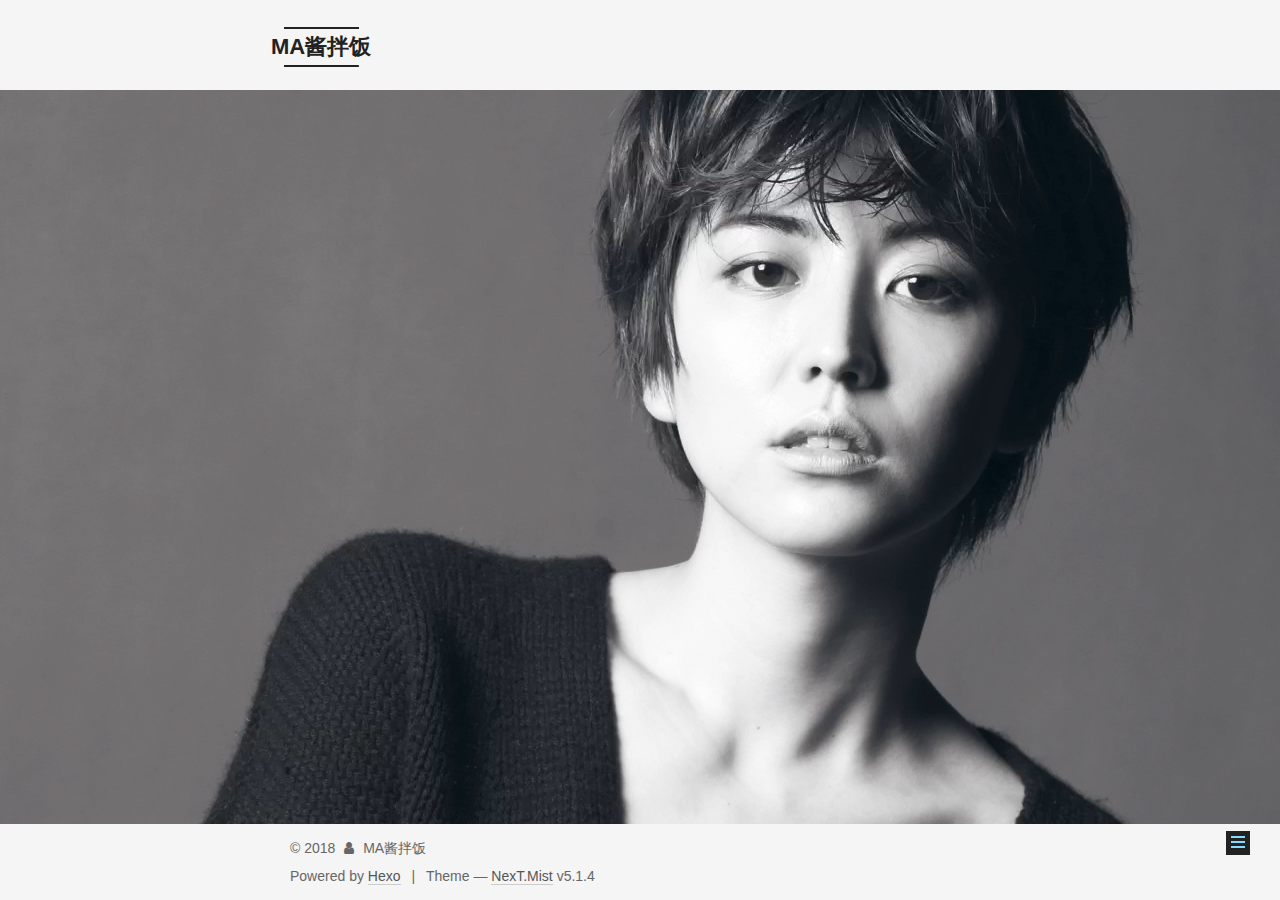
==== commit 7a54b302: "Site updated: 2018-10-28 22:56:43" ====
--- a/about/index.html
+++ b/about/index.html
@@ -296,6 +296,10 @@
         <div class="site-overview">
           <div class="site-author motion-element" itemprop="author" itemscope itemtype="http://schema.org/Person">
             
+              <img class="site-author-image" itemprop="image"
+                src="/images/masami.png"
+                alt="MA酱拌饭" />
+            
               <p class="site-author-name" itemprop="name">MA酱拌饭</p>
               <p class="site-description motion-element" itemprop="description">三流代码，一流BUG</p>
           </div>
@@ -307,7 +311,7 @@
               
                 <a href="/archives/">
               
-                  <span class="site-state-item-count">1</span>
+                  <span class="site-state-item-count">3</span>
                   <span class="site-state-item-name">posts</span>
                 </a>
               </div>
--- a/css/main.css
+++ b/css/main.css
@@ -1329,7 +1329,6 @@
   box-sizing: border-box;
   margin: auto;
   padding: 3px;
-  border: 1px solid #ddd;
 }
 .posts-expand .post-body .fancybox img {
   margin: 0 auto 25px;
@@ -1822,7 +1821,7 @@
   width: 4px;
   height: 4px;
   border-radius: 50%;
-  background: #ff9aff;
+  background: #d6e0a8;
 }
 .links-of-blogroll {
   font-size: 13px;
